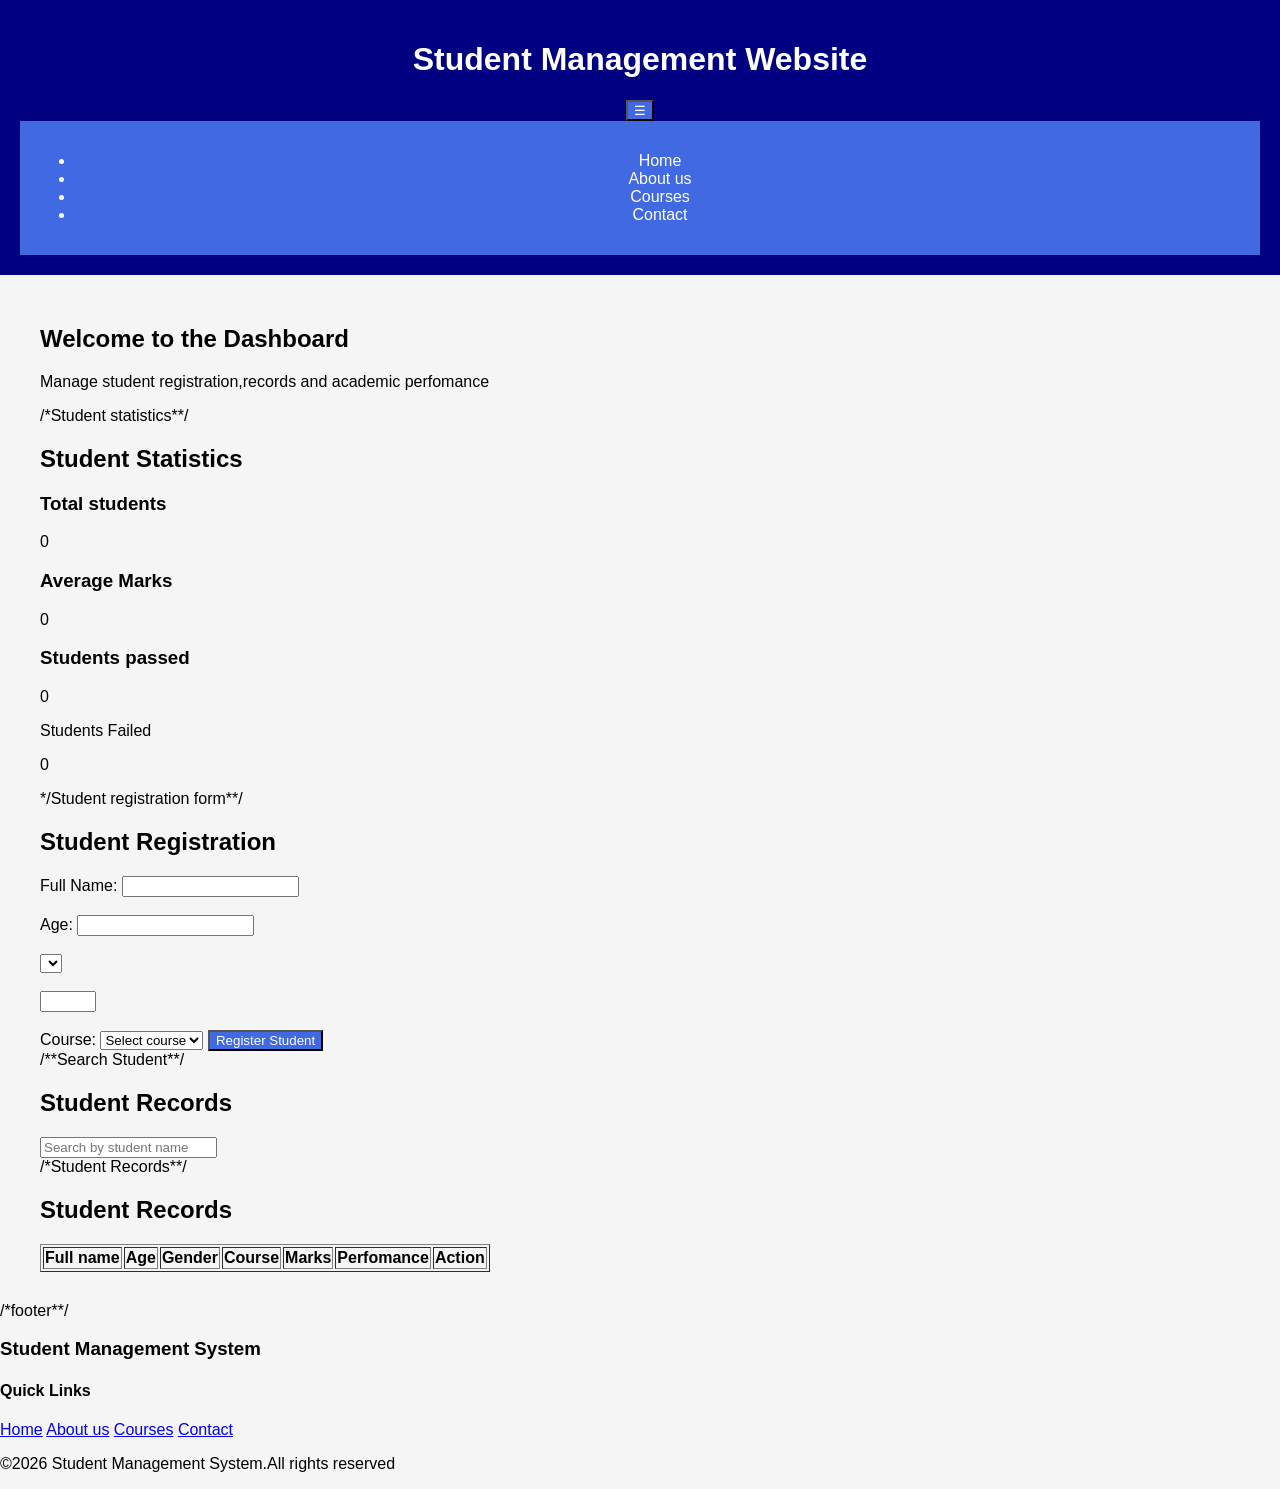
==== index.html @ 8493131c "added styling" ====
<!DOCTYPE html>
<html lang="en">
<head>
    <meta charset="UTF-8">
    <meta name="viewport" content="width=device-width, initial-scale=1.0">
    <title>Student Website</title>
    <link rel="stylesheet" href="css/style.css">
</head>
<body>
    <header>
        <h1>Student Management Website</h1>
        <button class="menu-toggle" id="menuToggle">☰</button>
        <nav>
            <ul>
                <li><a href="index.html" class="active">Home</a></li>
                <li><a href="about.html">About us</a></li>
                <li><a href="courses.html">Courses</a></li>
                <li><a href="contact.html">Contact</a></li>
            </ul>
        </nav>
    </header>
<main>

    <section>
        <h2>Welcome to the Dashboard </h2>
        <p>Manage student registration,records and academic perfomance</p>
    </section>

/*Student statistics**/
    <section>
        <h2>
            <h2>Student Statistics</h2>
            <div>
                <h3>Total students</h3>
                <p id="total students">0</p>
            </div>

            <div>
                <h3>Average Marks</h3>
                <p id="averageMarks">0</p>
            </div>

            <div>
                <h3>Students passed</h3>
                <p id="passedStudents">0</p>
            </div>

            <div>Students Failed</div>
            <p id="failedStudents">0</p>
    </section> 

    */Student registration form**/
    <section>
        <h2>Student Registration</h2>
        
<form id="studentForm">
            <label for="fullName">Full Name:</label>
            <input type="text" id="fullName"required>
            <br><br>
            <label for="age">Age:</label>
             <input type="text" id="age"required>
             <br><br>
             <label for="Gender"></label>
       <select id="gender"required>
             <option value="Select Gender"></option>
             <option value="Male"></option>
             <option value="Female"></option>
       </select>

       <br><br>
       <label for="marks"></label>
       <input type="number" id="marks"min="0" max="100"required>
       <br><br>

        <label for="course">Course:</label>
         <select id="course"name="course"required>
            <option value="">Select course</option>
            <option value="Software Development"></option>
            <option value="Digital Marketing"></option>
            <option value="Graphic Design"></option>
            <option value="Data Analysis"></option>
            <option value="Cyber Security"></option>
            <option value="Networking"></option>

         </select>
       <button type="submit">Register Student</button>
</form>
 </section>


 /**Search Student**/
 <section>
    <h2>Student Records</h2>
    <input type="text" id="searchStudent"placeholder="Search by student name">
 </section>


 /*Student Records**/
 <section>
    <h2>Student Records</h2>
    <table border="1">
        <thead>
            <tr>
                <th>Full name</th>
                <th>Age</th>
                <th>Gender</th>
                <th>Course</th>
                <th>Marks</th>
                <th>Perfomance</th>
                <th>Action</th>
            </tr>
        </thead>

        <tbody id="studentRecords"></tbody>
    </table>
 </section>


</main>

/*footer**/
 <footer>
    <h3>Student Management System</h3>

    <h4>Quick Links</h4>
    <a href="index.html">Home</a>
    <a href="about.html">About us</a>
    <a href="courses.html">Courses</a>
    <a href="contact.html">Contact</a>

    <p>&copy;2026 Student Management System.All rights reserved</p>
 </footer>
<script src="script.js"></script>
</body>
</html>
---- css/style.css ----
/*Website Colour Theme*/
body {
    background-color: whitesmoke;
    color: black;
    font-family: Arial, Helvetica, sans-serif;
    margin: 0;
    padding: 0;
}

header {
    background-color: navy;
    color: white;
    padding: 20px;
    text-align: center;
}

h1,h2,h3{
    font-family:Arial, Helvetica, sans-serif
}

button {
    background-color: royalblue;
    color: white;
}

nav {
    background-color: royalblue;
    padding: 15px;
    text-align: center;
}

nav a { 
    color:white;
    text-decoration:none;
    margin:15px;
    font-size: 16px;
}

nav a:hover {
    border-color: yellow;
}

main {
    padding: 30px;
    max-width: 1200px;
    margin: auto;
}
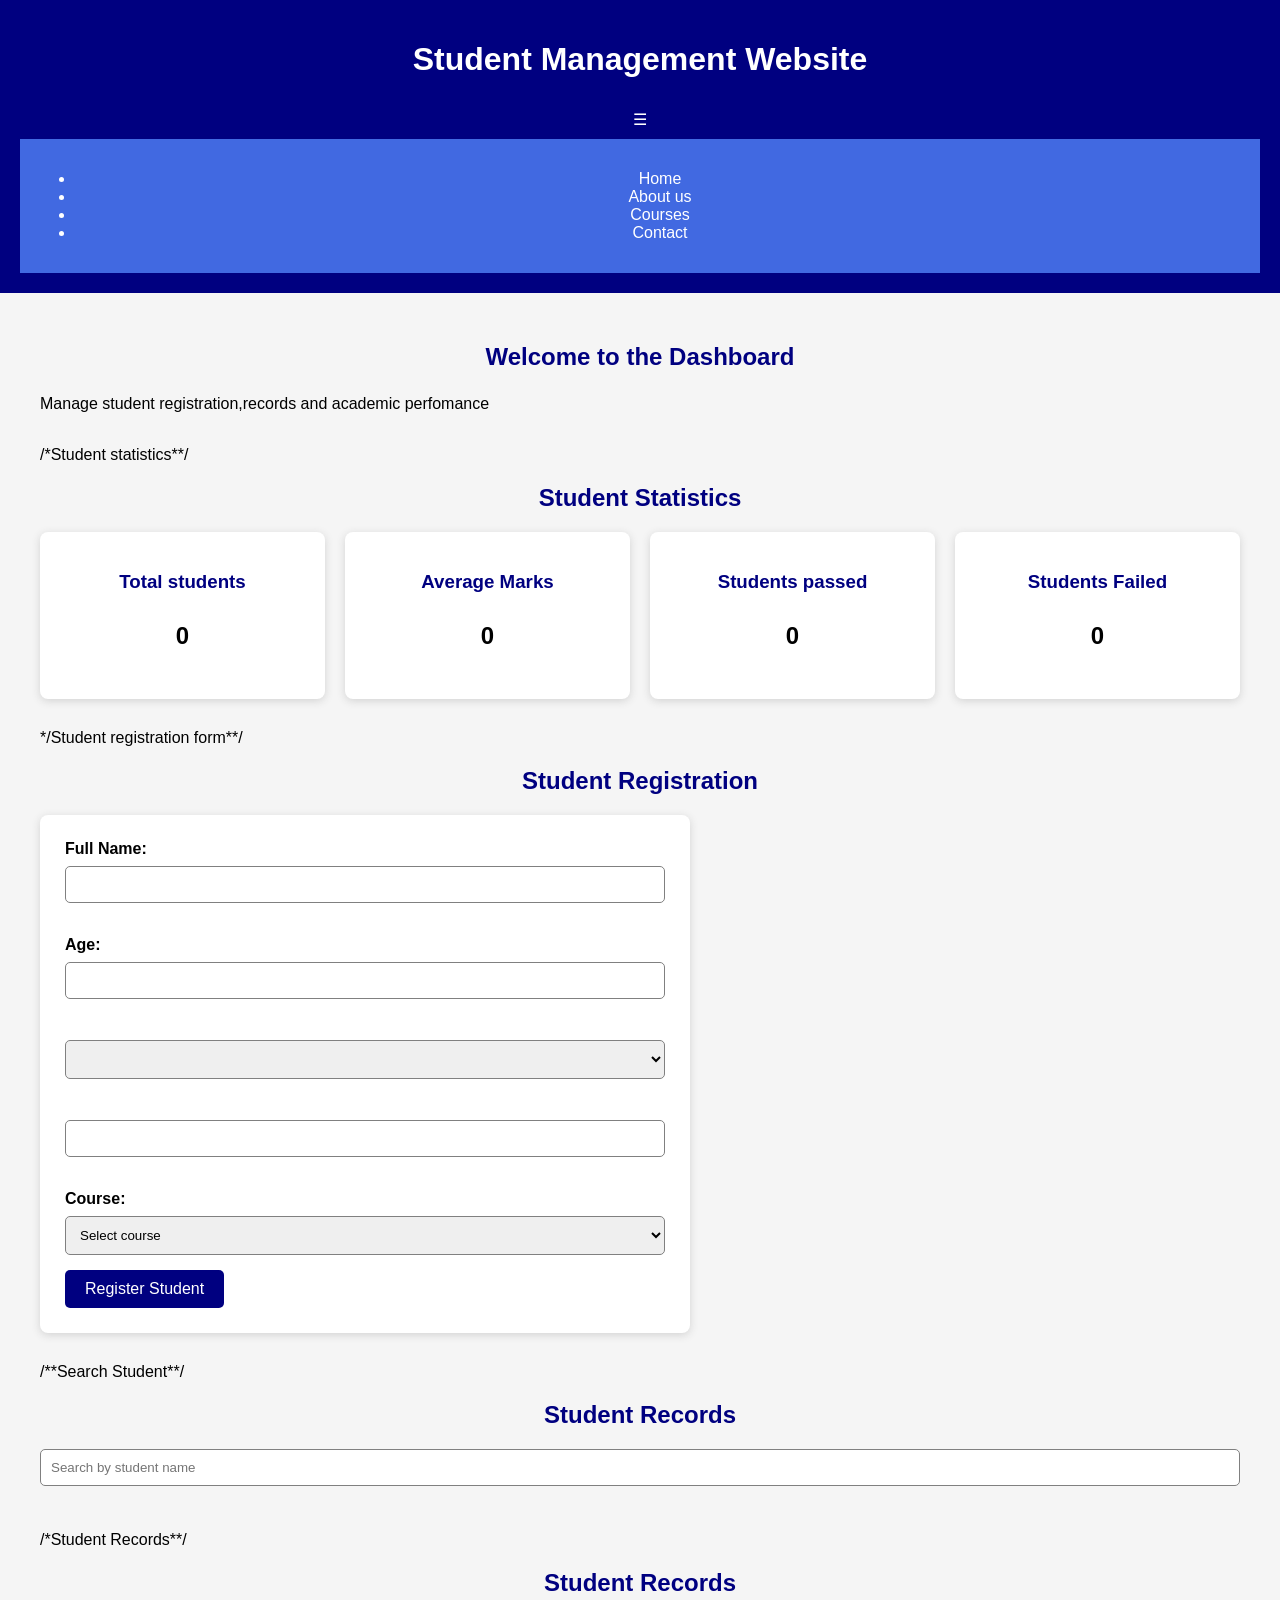
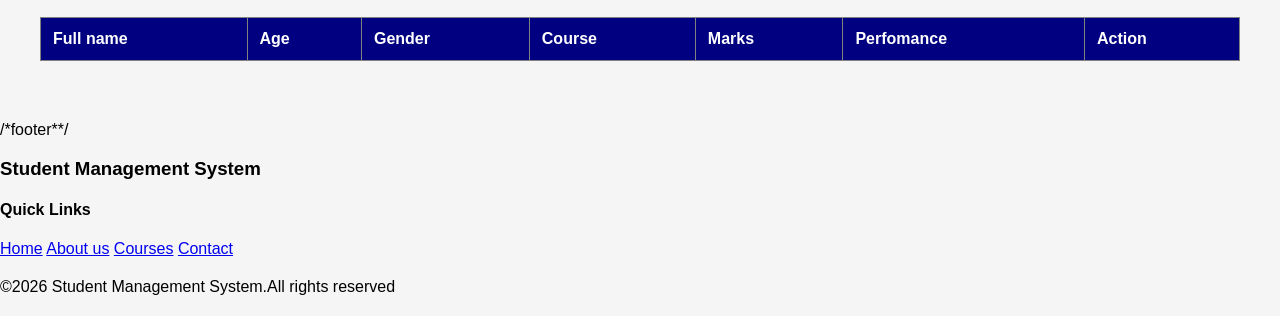
==== commit 08bcdb70: "style dashboard" ====
--- a/index.html
+++ b/index.html
@@ -30,25 +30,28 @@
     <section>
         <h2>
             <h2>Student Statistics</h2>
-            <div>
+    <div class="stats-container">
+            <div class="stat-card">
                 <h3>Total students</h3>
                 <p id="total students">0</p>
             </div>
 
-            <div>
+            <div class="stat-card">
                 <h3>Average Marks</h3>
                 <p id="averageMarks">0</p>
             </div>
 
-            <div>
+            <div class="stat-card">
                 <h3>Students passed</h3>
                 <p id="passedStudents">0</p>
             </div>
 
-            <div>Students Failed</div>
+            <div class="stat-card">
+                <h3>Students Failed</h3>
             <p id="failedStudents">0</p>
+            </div>
     </section> 
-
+</div>
     */Student registration form**/
     <section>
         <h2>Student Registration</h2>
--- a/css/style.css
+++ b/css/style.css
@@ -19,8 +19,17 @@
 }
 
 button {
+    background-color: navy;
+    color: white;
+    padding: 10px 20px;
+    border: none;
+    border-radius: 5px;
+    cursor: pointer;
+    font-size: 16px;
+}
+
+button:hover {
     background-color: royalblue;
-    color: white;
 }
 
 nav {
@@ -45,4 +54,138 @@
     max-width: 1200px;
     margin: auto;
 }
+section {
+    margin-bottom: 30px;
+}
 
+h2 {
+    color: navy;
+    text-align: center;
+    margin-bottom: 20px;
+}
+
+p {
+    line-height: 1.6;
+}
+
+form {
+    background-color: white;
+    padding: 25px;
+    border-radius: 8px;
+    max-width: 600px;
+    box-shadow: 0 2px 8px lightgray;
+}
+
+label {
+    display: block;
+    margin-bottom: 8px;
+    font-weight: bold;
+}
+
+input,select,textarea {
+    width: 100%;
+    padding: 10px;
+    margin-bottom: 15px;
+    border: 1px solid gray;
+    border-radius: 5px;
+    box-sizing: border-box;
+}
+
+input:focus, select:focus,textarea:focus {
+    outline: 2px solid royalblue;
+}
+ 
+table {
+    width: 100%;
+    border-collapse: collapse;
+    background-color: white;
+    margin-top: 20px;
+}
+
+th {
+    background-color: navy;
+    color: white;
+    padding: 12px;
+    text-align: left;
+}
+
+td {
+    padding: 12px;
+    border-bottom:1px solid lightgray;
+}
+
+tr:hover {
+    background-color: lightblue;
+}
+
+.course-container {
+    display: grid;
+    grid-template-columns: repeat(3, 1fr);
+    gap: 20px;
+}
+
+.course-card {
+    background-color: white;
+    padding: 20px;
+    border-radius: 8px;
+    box-shadow: 0 2px 8px lightgray;
+    text-align: center;
+}
+
+.course-card:hover {
+    transform: translate(-5px);
+    transition: 0.3s;
+}
+
+.course-card h3 {
+color: navy;
+}
+
+.stats-container {
+    display: grid;
+    grid-template-columns: repeat(4, 1fr);
+    gap: 20px;
+}
+
+.stat-card {
+    background-color: white;
+    padding: 20px;
+    border-radius: 8px;
+    box-shadow: 0 2px 8px lightgray;
+    text-align: center;
+}
+
+.stat-card h3 {
+    color: navy;
+}
+
+.stat-card p {
+    font-size: 24px;
+    font-weight: bold;
+}
+/*About us*/
+.team-container {
+    display: grid;
+    grid-template-columns: repeat(3, 1fr);
+    gap: 20px;
+}
+
+.team-card {
+    background-color: white;
+    padding: 20px;
+    border-radius: 8px;
+    box-shadow:0 2px 8px lightgray ;
+    text-align: center;
+}
+
+.team-card:hover {
+    transform: translateY(-5px);
+    transition:0.3s;
+}
+
+.team-card h3 {
+    color: navy;
+}
+
+
+
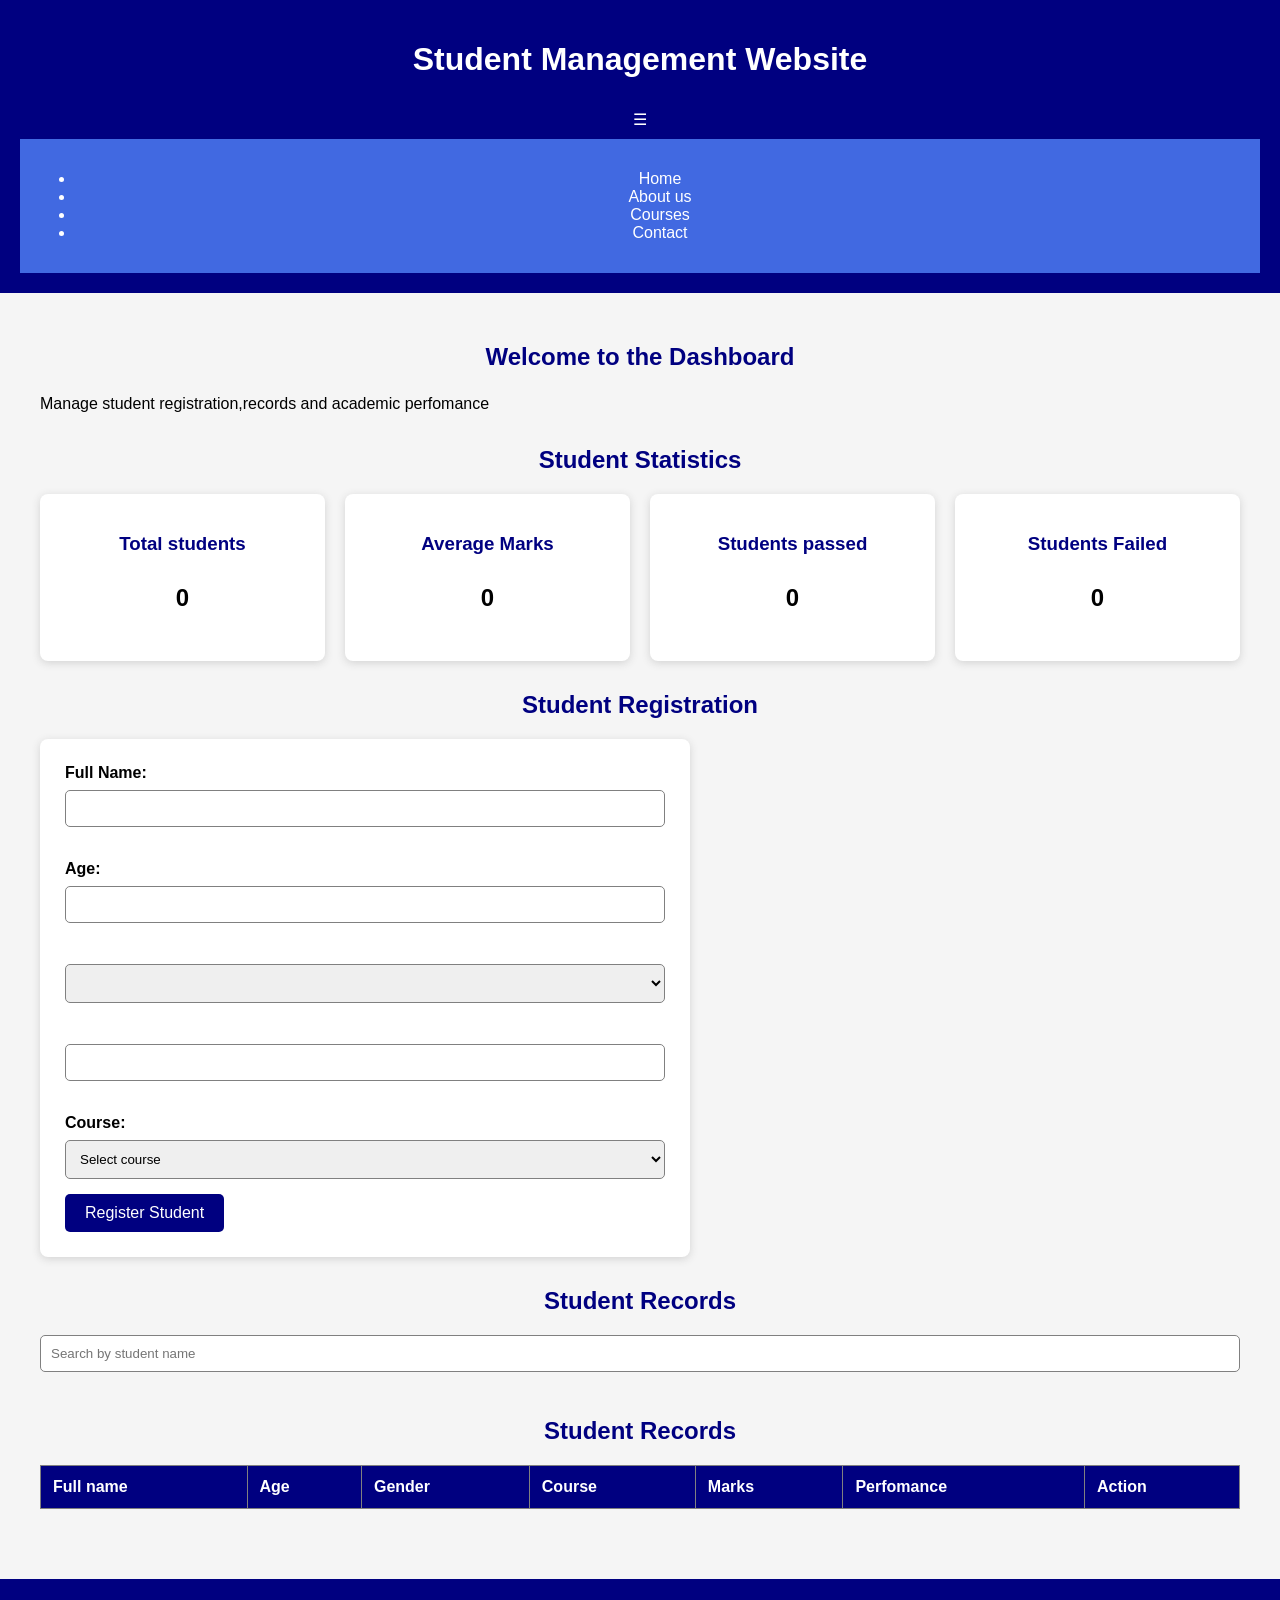
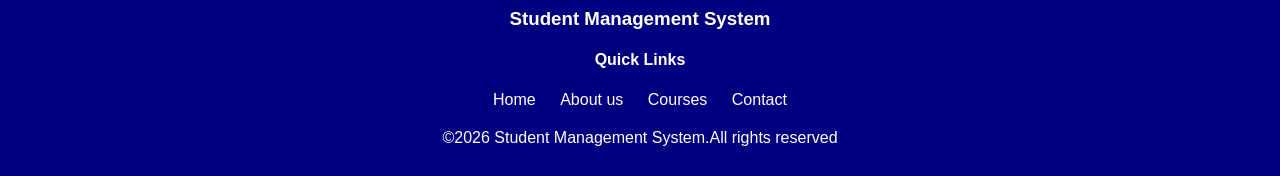
==== commit 9629e6de: "Add css styling" ====
--- a/index.html
+++ b/index.html
@@ -26,7 +26,7 @@
         <p>Manage student registration,records and academic perfomance</p>
     </section>
 
-/*Student statistics**/
+
     <section>
         <h2>
             <h2>Student Statistics</h2>
@@ -52,7 +52,8 @@
             </div>
     </section> 
 </div>
-    */Student registration form**/
+    
+
     <section>
         <h2>Student Registration</h2>
         
@@ -91,14 +92,14 @@
  </section>
 
 
- /**Search Student**/
+ 
  <section>
     <h2>Student Records</h2>
     <input type="text" id="searchStudent"placeholder="Search by student name">
  </section>
 
 
- /*Student Records**/
+ 
  <section>
     <h2>Student Records</h2>
     <table border="1">
@@ -121,7 +122,7 @@
 
 </main>
 
-/*footer**/
+
  <footer>
     <h3>Student Management System</h3>
 
@@ -133,6 +134,6 @@
 
     <p>&copy;2026 Student Management System.All rights reserved</p>
  </footer>
-<script src="script.js"></script>
+<script src="js/script.js"></script>
 </body>
 </html>
--- a/css/style.css
+++ b/css/style.css
@@ -187,5 +187,42 @@
     color: navy;
 }
 
-
-
+/*footer*/
+footer {
+background-color:navy;
+color:white;
+text-align: center;
+padding: 10px;
+margin-top: 10px;
+}
+
+footer h3 {
+    color: white;
+}
+
+footer a {
+    color: white;
+    text-decoration: none;
+    margin: 10px;
+}
+
+footer a:hover {
+    color: yellow;
+}
+
+/*contact*/
+.map{
+ background-color: lightgray;
+ height: 100px;
+ display: flex;
+ justify-content: center;
+ align-items: center;
+ border-radius: 8px;
+ margin-top: 20px;   
+}
+
+.map {
+    font-size: 18px;
+    font-weight:bold ;
+    color: navy;
+}
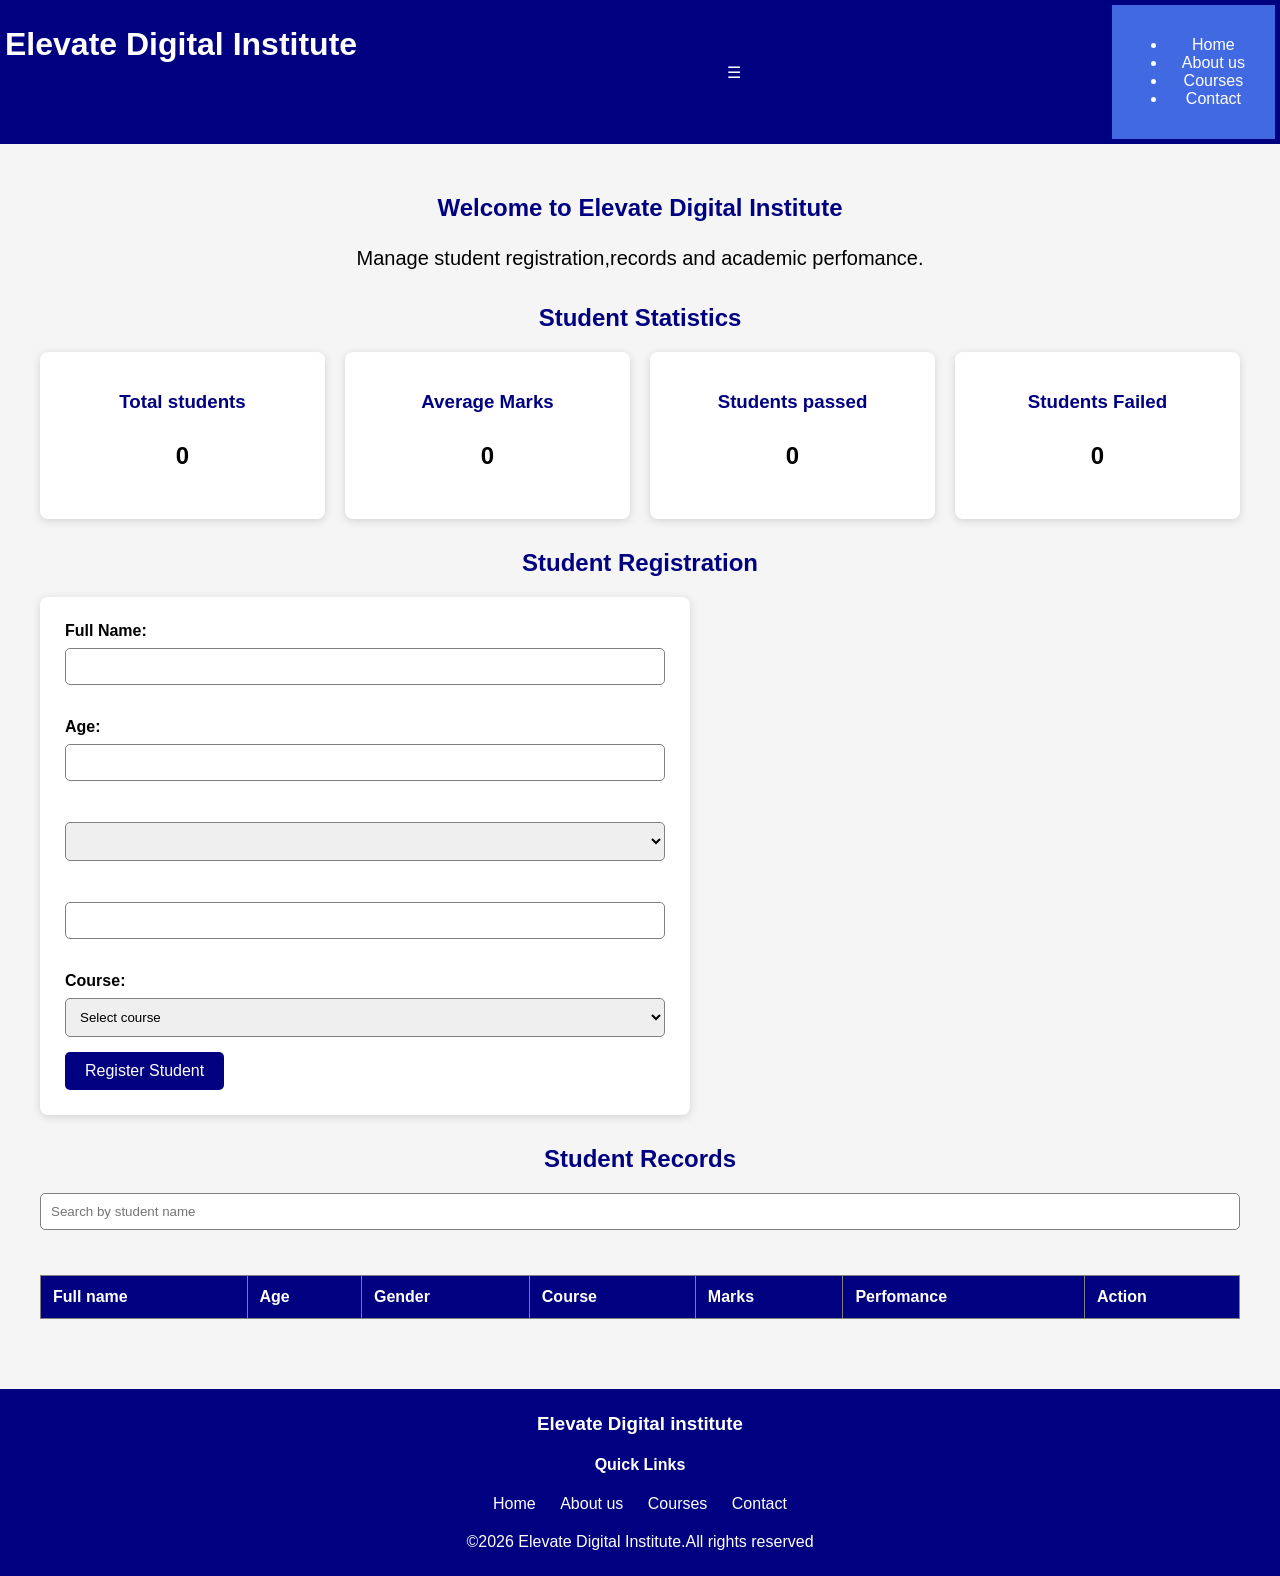
==== commit 3a668953: "added more styling" ====
--- a/index.html
+++ b/index.html
@@ -8,7 +8,7 @@
 </head>
 <body>
     <header>
-        <h1>Student Management Website</h1>
+        <h1>Elevate Digital Institute</h1>
         <button class="menu-toggle" id="menuToggle">☰</button>
         <nav>
             <ul>
@@ -21,14 +21,14 @@
     </header>
 <main>
 
-    <section>
-        <h2>Welcome to the Dashboard </h2>
-        <p>Manage student registration,records and academic perfomance</p>
+    <section class="hero">
+        <h2>Welcome to Elevate Digital Institute </h2>
+        <p>Manage student registration,records and academic perfomance.</p>
     </section>
 
 
     <section>
-        <h2>
+        
             <h2>Student Statistics</h2>
     <div class="stats-container">
             <div class="stat-card">
@@ -91,17 +91,14 @@
 </form>
  </section>
 
-
  
  <section>
     <h2>Student Records</h2>
     <input type="text" id="searchStudent"placeholder="Search by student name">
  </section>
 
-
  
  <section>
-    <h2>Student Records</h2>
     <table border="1">
         <thead>
             <tr>
@@ -119,12 +116,10 @@
     </table>
  </section>
 
-
 </main>
 
-
  <footer>
-    <h3>Student Management System</h3>
+    <h3>Elevate Digital institute</h3>
 
     <h4>Quick Links</h4>
     <a href="index.html">Home</a>
@@ -132,7 +127,7 @@
     <a href="courses.html">Courses</a>
     <a href="contact.html">Contact</a>
 
-    <p>&copy;2026 Student Management System.All rights reserved</p>
+    <p>&copy;2026 Elevate Digital Institute.All rights reserved</p>
  </footer>
 <script src="js/script.js"></script>
 </body>
--- a/css/style.css
+++ b/css/style.css
@@ -10,12 +10,19 @@
 header {
     background-color: navy;
     color: white;
-    padding: 20px;
-    text-align: center;
+    padding: 5px;
+    display: flex;
+    justify-content: space-between;
 }
 
 h1,h2,h3{
-    font-family:Arial, Helvetica, sans-serif
+    font-family:Arial, Helvetica, sans-serif;
+    
+}
+.hero p{
+    text-align: center;
+    font-size: 20px;
+    
 }
 
 button {
@@ -192,7 +199,7 @@
 background-color:navy;
 color:white;
 text-align: center;
-padding: 10px;
+padding: 5px;
 margin-top: 10px;
 }
 
@@ -225,4 +232,46 @@
     font-size: 18px;
     font-weight:bold ;
     color: navy;
+}
+
+/**Contact info**/
+.contact-info{
+    max-width: 700px;
+    margin: 40px auto;
+    background: white;
+    padding: 30px;
+    border-radius: 10px;
+    box-shadow: 0 2px 8px rgba (0,0,0,0.08);
+}
+.contact-info h2{
+    text-align: center;
+    color: navy;
+}
+
+.intro{
+    text-align: center;
+    color: black;
+}
+
+.info-item{
+    padding: 12px;
+    border-bottom: 1px solid gray;
+}
+
+.info-item h3{
+    margin: 0 0 4 px;
+    color:black;
+    font-size: 1rem;
+}
+.info-item {
+    margin:0;
+    color: navy;
+}
+.menu-toggle {
+    background-color: navy;
+    color: white;
+    border: none;
+    padding: 10px; 15px;
+    float:right;
+  
 }
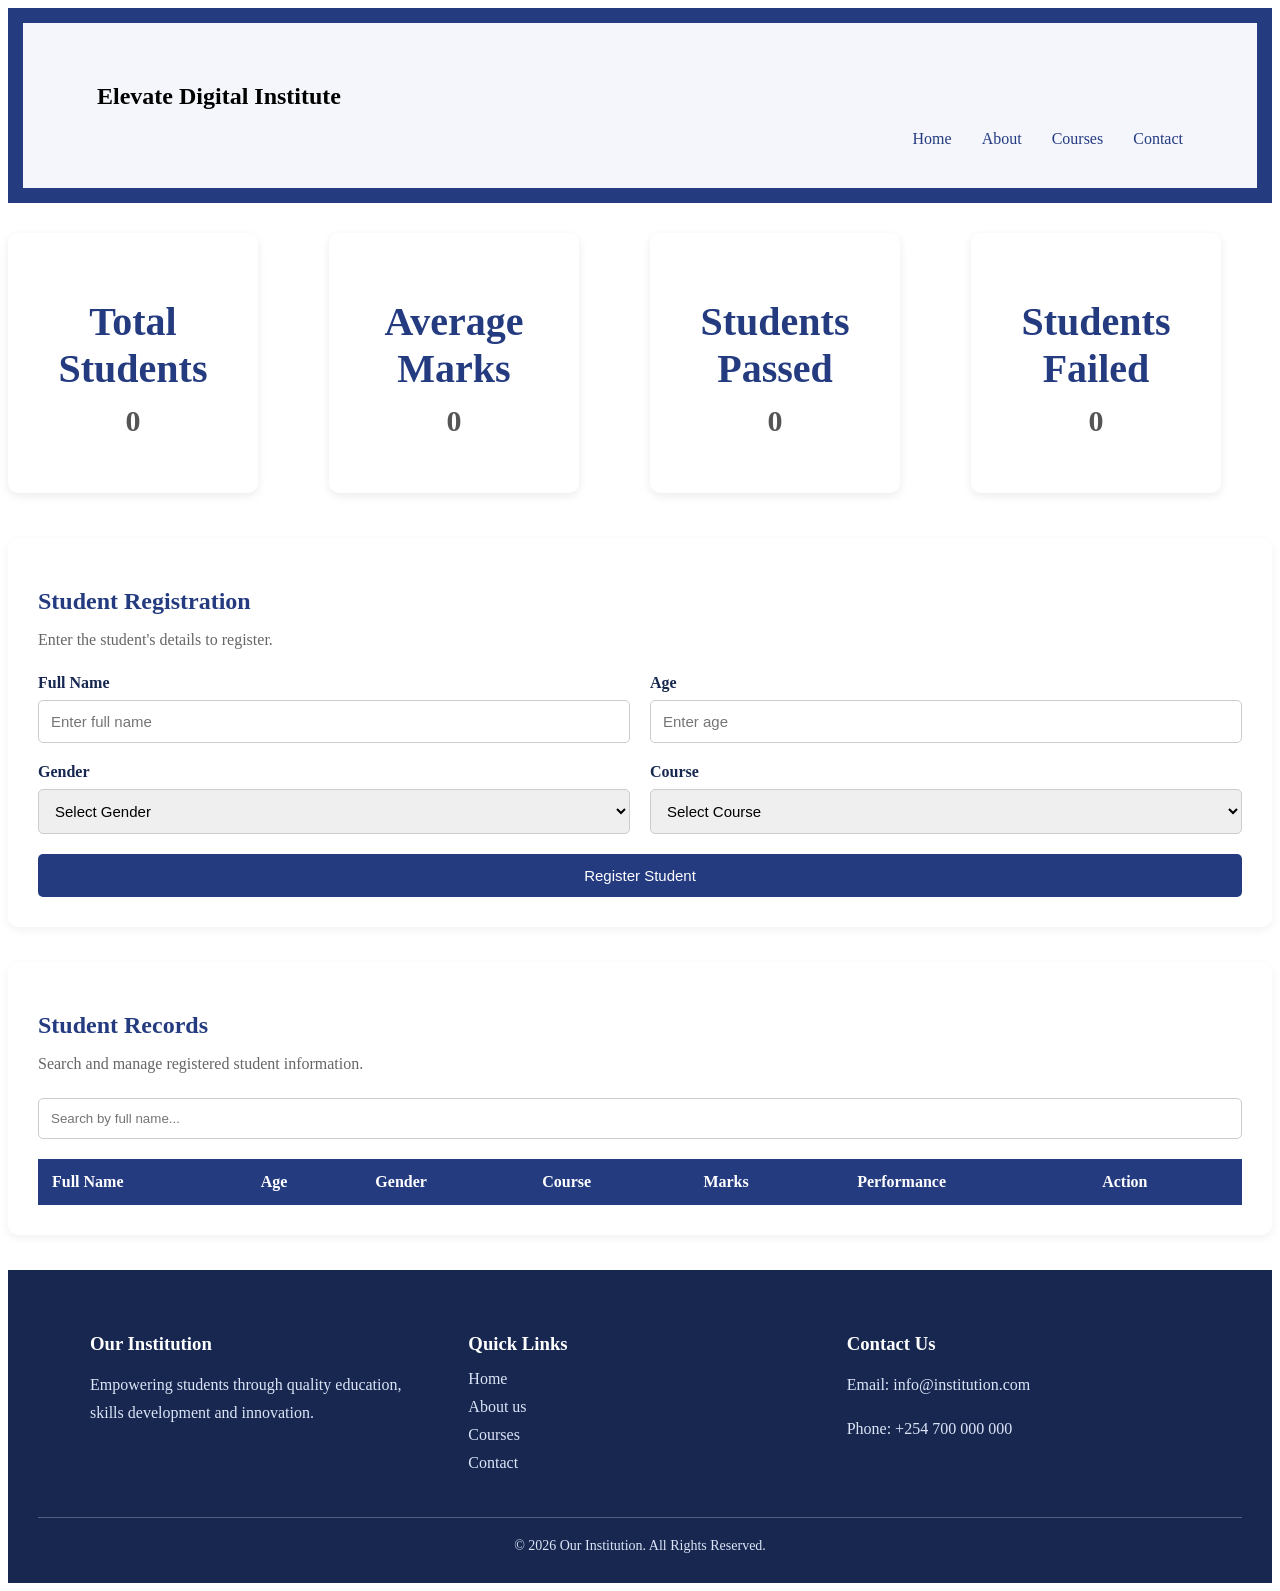
==== commit 3082d730: "test commit" ====
--- a/index.html
+++ b/index.html
@@ -6,129 +6,169 @@
     <title>Student Website</title>
     <link rel="stylesheet" href="css/style.css">
 </head>
-<body>
-    <header>
+
+  <header>
+    <section class="home-section" id="home">
         <h1>Elevate Digital Institute</h1>
-        <button class="menu-toggle" id="menuToggle">☰</button>
-        <nav>
-            <ul>
-                <li><a href="index.html" class="active">Home</a></li>
-                <li><a href="about.html">About us</a></li>
-                <li><a href="courses.html">Courses</a></li>
-                <li><a href="contact.html">Contact</a></li>
-            </ul>
-        </nav>
+      <nav class="navbar">
+
+    <button class="menu-toggle" id="menu-toggle" aria-label="Toggle navigation">
+        ☰
+    </button>
+
+    <ul class="nav-links" id="nav-links">
+        <li><a href="index.html" class="active">Home</a></li>
+        <li><a href="about.html">About</a></li>
+        <li><a href="courses.html">Courses</a></li>
+        <li><a href="contact.html">Contact</a></li>
+    </ul>
+
+</nav>
     </header>
-<main>
 
-    <section class="hero">
-        <h2>Welcome to Elevate Digital Institute </h2>
-        <p>Manage student registration,records and academic perfomance.</p>
-    </section>
-
-
-    <section>
-        
-            <h2>Student Statistics</h2>
-    <div class="stats-container">
+<section>
+        <div class="statistics">
             <div class="stat-card">
-                <h3>Total students</h3>
-                <p id="total students">0</p>
+                <h3>Total Students</h3>
+                <p id="total-students">0</p>
             </div>
 
             <div class="stat-card">
                 <h3>Average Marks</h3>
-                <p id="averageMarks">0</p>
+                <p id="average-marks">0</p>
             </div>
 
             <div class="stat-card">
-                <h3>Students passed</h3>
-                <p id="passedStudents">0</p>
+                <h3>Students Passed</h3>
+                <p id="students-passed">0</p>
             </div>
 
             <div class="stat-card">
                 <h3>Students Failed</h3>
-            <p id="failedStudents">0</p>
+                <p id="students-failed">0</p>
             </div>
-    </section> 
-</div>
-    
+        </div>
+    </section>
 
-    <section>
-        <h2>Student Registration</h2>
         
-<form id="studentForm">
-            <label for="fullName">Full Name:</label>
-            <input type="text" id="fullName"required>
-            <br><br>
-            <label for="age">Age:</label>
-             <input type="text" id="age"required>
-             <br><br>
-             <label for="Gender"></label>
-       <select id="gender"required>
-             <option value="Select Gender"></option>
-             <option value="Male"></option>
-             <option value="Female"></option>
-       </select>
+        <div class="registration-section" id="register">
+            <h2>Student Registration</h2>
+            <p>Enter the student's details to register.</p>
 
-       <br><br>
-       <label for="marks"></label>
-       <input type="number" id="marks"min="0" max="100"required>
-       <br><br>
+            <form id="student-form">
 
-        <label for="course">Course:</label>
-         <select id="course"name="course"required>
-            <option value="">Select course</option>
-            <option value="Software Development"></option>
-            <option value="Digital Marketing"></option>
-            <option value="Graphic Design"></option>
-            <option value="Data Analysis"></option>
-            <option value="Cyber Security"></option>
-            <option value="Networking"></option>
+                <div class="form-group">
+                    <label for="student-name">Full Name</label>
+                    <input type="text" id="student-name"
+                        placeholder="Enter full name" required>
+                </div>
 
-         </select>
-       <button type="submit">Register Student</button>
-</form>
- </section>
+                <div class="form-group">
+                    <label for="student-age">Age</label>
+                    <input type="number" id="student-age"
+                        placeholder="Enter age" min="1" required>
+                </div>
 
- 
- <section>
-    <h2>Student Records</h2>
-    <input type="text" id="searchStudent"placeholder="Search by student name">
- </section>
+                <div class="form-group">
+                    <label for="student-gender">Gender</label>
+                    <select id="student-gender" required>
+                        <option value="">Select Gender</option>
+                        <option value="Male">Male</option>
+                        <option value="Female">Female</option>
+                    </select>
+                </div>
 
- 
- <section>
-    <table border="1">
-        <thead>
-            <tr>
-                <th>Full name</th>
-                <th>Age</th>
-                <th>Gender</th>
-                <th>Course</th>
-                <th>Marks</th>
-                <th>Perfomance</th>
-                <th>Action</th>
-            </tr>
-        </thead>
+                <div class="form-group">
+                    <label for="student-course">Course</label>
+                    <select id="student-course" required>
+                        <option value="">Select Course</option>
+                        <option value="Software Development">Software Development</option>
+                        <option value="Digital Marketing">Digital Marketing</option>
+                        <option value="Graphic Design">Graphic Design</option>
+                        <option value="Data Analysis">Data Analysis</option>
+                        <option value="Cybersecurity">Cybersecurity</option>
+                        <option value="Networking">Networking</option>
+                    </select>
+                </div>
 
-        <tbody id="studentRecords"></tbody>
-    </table>
- </section>
+                <button type="submit" class="submit-btn">
+                    Register Student
+                </button>
+
+            </form>
+        </div>
+
+        
+        <div class="records-section" id="records">
+            <h2>Student Records</h2>
+            <p>Search and manage registered student information.</p>
+
+            <input type="text" id="search-student"
+                placeholder="Search by full name...">
+
+            <div class="table-container">
+                <table>
+                    <thead>
+                        <tr>
+                            <th>Full Name</th>
+                            <th>Age</th>
+                            <th>Gender</th>
+                            <th>Course</th>
+                            <th>Marks</th>
+                            <th>Performance</th>
+                            <th>Action</th>
+                        </tr>
+                    </thead>
+
+                    <tbody id="student-records">
+                        <!-- Student records will appear here -->
+                    </tbody>
+                </table>
+            </div>
+        </div>
+
+    </section>
 
 </main>
 
- <footer>
-    <h3>Elevate Digital institute</h3>
 
-    <h4>Quick Links</h4>
-    <a href="index.html">Home</a>
-    <a href="about.html">About us</a>
-    <a href="courses.html">Courses</a>
-    <a href="contact.html">Contact</a>
+<footer class="footer">
 
-    <p>&copy;2026 Elevate Digital Institute.All rights reserved</p>
- </footer>
+    <div class="footer-content">
+
+        <div>
+            <h3>Our Institution</h3>
+            <p>
+                Empowering students through quality education,
+                skills development and innovation.
+            </p>
+        </div>
+
+        <div>
+            <h3>Quick Links</h3>
+            <a href="#Home">Home</a>
+            <a href="#About">About us</a>
+            <a href="#courses">Courses</a>
+            <a href="#contact">Contact</a>
+        </div>
+
+        <div>
+            <h3>Contact Us</h3>
+            <p>Email: info@institution.com</p>
+            <p>Phone: +254 700 000 000</p>
+        </div>
+
+    </div>
+
+    <p class="copyright">
+        &copy; 2026 Our Institution. All Rights Reserved.
+    </p>
+
+</footer>
+    <script src="js/script.js"></script>
+</body>
+</html>
+
 <script src="js/script.js"></script>
 </body>
 </html>
--- a/css/style.css
+++ b/css/style.css
@@ -1,277 +1,670 @@
-/*Website Colour Theme*/
-body {
-    background-color: whitesmoke;
-    color: black;
-    font-family: Arial, Helvetica, sans-serif;
+header{
+    background-color: #243b80;
+    width: 100%;
+    padding: 15px;
+    box-sizing: border-box;
+}
+
+/* HOME SECTION */
+.home-section {
+    padding: 40px 6%;
+    background-color: #f4f6fb;
+}
+
+/*Navigation*/
+.navbar {
+    display: flex;
+    justify-content: flex-end;
+    align-items: center;
+    width: 100%;
+}
+
+.nav-links {
+    display: flex;
+    list-style: none;
+    gap: 30px;
     margin: 0;
     padding: 0;
 }
 
-header {
-    background-color: navy;
-    color: white;
-    padding: 5px;
+.nav-links a {
+    color:#243b80 ;
+    text-decoration: none;
+    font-size: 16px;
+    font-weight: 500;
+    transition: color 0.3s ease;
+}
+
+.nav-links a:hover {
+    color: #c5d4ff;
+}
+
+.menu-toggle {
+    display: none;
+    background-color: transparent;
+    border: none;
+    color: #243b80;
+    font-size: 28px;
+    cursor: pointer;
+}
+
+/* Responsive header */
+@media (max-width: 768px) {
+    .navbar {
+        flex-wrap: wrap;
+    }
+
+    .menu-toggle {
+        display: block;
+        margin-left: auto;
+    }
+
+    .nav-links {
+        display: none;
+        flex-direction: column;
+        width: 100%;
+        gap: 15px;
+        padding-top: 20px;
+    }
+
+    .nav-links.active {
+        display: flex;
+    }
+}
+
+
+/* STUDENT STATISTICS */
+.statistics {
+    display: grid;
+    grid-template-columns: repeat(4, 1fr);
+    gap: 20px;
+    margin: 30px 0 45px;
+}
+
+.stat-card {
+    background-color: white;
+    padding: 25px 15px;
+    text-align: center;
+    border-radius: 10px;
+    box-shadow: 0 3px 10px rgba(0, 0, 0, 0.08);
+}
+
+.stat-card h3 {
+    color: #555;
+    font-size: 16px;
+}
+
+.stat-card p {
+    color: #243b80;
+    font-size: 30px;
+    font-weight: bold;
+    margin-top: 12px;
+}
+
+/* REGISTRATION SECTION */
+.registration-section,
+.records-section {
+    background-color: white;
+    padding: 30px;
+    border-radius: 10px;
+    margin-bottom: 35px;
+    box-shadow: 0 3px 10px rgba(0, 0, 0, 0.06);
+}
+
+.registration-section h2,
+.records-section h2 {
+    color: #243b80;
+    margin-bottom: 10px;
+}
+
+.registration-section > p,
+.records-section > p {
+    color: #666;
+    margin-bottom: 25px;
+}
+
+#student-form {
+    display: grid;
+    grid-template-columns: repeat(2, 1fr);
+    gap: 20px;
+}
+
+.form-group {
     display: flex;
-    justify-content: space-between;
-}
-
-h1,h2,h3{
-    font-family:Arial, Helvetica, sans-serif;
-    
-}
-.hero p{
-    text-align: center;
-    font-size: 20px;
-    
-}
-
-button {
-    background-color: navy;
-    color: white;
-    padding: 10px 20px;
+    flex-direction: column;
+    gap: 8px;
+}
+
+.form-group label {
+    color: #172750;
+    font-weight: 600;
+}
+
+.form-group input,
+.form-group select {
+    padding: 12px;
+    border: 1px solid #ccc;
+    border-radius: 5px;
+    font-size: 15px;
+}
+
+.submit-btn {
+    background-color: #243b80;
+    color: white;
+    padding: 13px 20px;
     border: none;
     border-radius: 5px;
     cursor: pointer;
-    font-size: 16px;
-}
-
-button:hover {
-    background-color: royalblue;
-}
-
-nav {
-    background-color: royalblue;
-    padding: 15px;
-    text-align: center;
-}
-
-nav a { 
-    color:white;
-    text-decoration:none;
-    margin:15px;
-    font-size: 16px;
-}
-
-nav a:hover {
-    border-color: yellow;
-}
-
-main {
-    padding: 30px;
-    max-width: 1200px;
-    margin: auto;
-}
-section {
-    margin-bottom: 30px;
-}
-
-h2 {
-    color: navy;
-    text-align: center;
+    font-size: 15px;
+    grid-column: 1 / -1;
+}
+
+.submit-btn:hover {
+    background-color: #172750;
+}
+
+/* STUDENT RECORDS */
+#search-student {
+    width: 100%;
+    padding: 12px;
+    border: 1px solid #ccc;
+    border-radius: 5px;
     margin-bottom: 20px;
-}
-
-p {
-    line-height: 1.6;
-}
-
-form {
-    background-color: white;
-    padding: 25px;
-    border-radius: 8px;
-    max-width: 600px;
-    box-shadow: 0 2px 8px lightgray;
-}
-
-label {
-    display: block;
-    margin-bottom: 8px;
-    font-weight: bold;
-}
-
-input,select,textarea {
+    box-sizing: border-box;
+}
+
+.table-container {
     width: 100%;
-    padding: 10px;
-    margin-bottom: 15px;
-    border: 1px solid gray;
-    border-radius: 5px;
-    box-sizing: border-box;
-}
-
-input:focus, select:focus,textarea:focus {
-    outline: 2px solid royalblue;
-}
- 
-table {
+    overflow-x: auto;
+}
+
+.records-section table {
     width: 100%;
     border-collapse: collapse;
-    background-color: white;
-    margin-top: 20px;
-}
-
-th {
-    background-color: navy;
-    color: white;
-    padding: 12px;
+    min-width: 750px;
+}
+
+.records-section th {
+    background-color: #243b80;
+    color: white;
+    padding: 14px;
     text-align: left;
 }
 
-td {
-    padding: 12px;
-    border-bottom:1px solid lightgray;
-}
-
-tr:hover {
-    background-color: lightblue;
-}
-
-.course-container {
+.records-section td {
+    padding: 14px;
+    border-bottom: 1px solid #ddd;
+}
+
+/* RESPONSIVE DESIGN */
+@media (max-width: 900px) {
+    .statistics {
+        grid-template-columns: repeat(2, 1fr);
+    }
+}
+
+@media (max-width: 600px) {
+    .statistics {
+        grid-template-columns: 1fr;
+    }
+
+    #student-form {
+        grid-template-columns: 1fr;
+    }
+
+    .registration-section,
+    .records-section {
+        padding: 20px;
+    }
+
+    .welcome h1 {
+        font-size: 28px;
+    }
+}
+
+
+/*About section*/
+.about-section {
+    padding: 60px 30px;
+    background-color: #243b80;
+    text-align: center;
+    color: white;
+}
+
+.about-section h2 {
+    font-size: 32px;
+    margin-bottom: 20px;
+}
+
+.about-section p {
+    max-width: 800px;
+    margin: auto;
+    line-height: 1.8;
+    font-size: 16px;
+}
+
+/**mission,vision,story*/
+.institution-section {
+    padding: 60px 30px;
+    background-color: #f4f6fb;
+    text-align: center;
+}
+
+.institution-section h2 {
+    color: #243b80;
+    font-size: 30px;
+    margin-bottom: 35px;
+}
+
+.about-container {
+    display: grid;
+    grid-template-columns: repeat(3, 1fr);
+    gap: 25px;
+    max-width: 1100px;
+    margin: auto;
+}
+
+.about-card {
+    background-color: white;
+    padding: 30px;
+    border-radius: 10px;
+    text-align: left;
+    border-top: 4px solid #243b80;
+    box-shadow: 0 4px 12px rgba(0, 0, 0, 0.08);
+    transition: 0.3s ease;
+}
+
+.about-card:hover {
+    transform: translateY(-6px);
+}
+
+.about-card h3 {
+    color: #243b80;
+    font-size: 21px;
+    margin-bottom: 15px;
+}
+
+.about-card p {
+    color: #555;
+    line-height: 1.8;
+}
+
+/*core values*/
+.values-section {
+    padding: 60px 30px;
+    background-color: white;
+    text-align: center;
+}
+
+.values-section h2 {
+    color: #243b80;
+    font-size: 30px;
+    margin-bottom: 15px;
+}
+
+.values-section > p {
+    color: #666;
+    margin-bottom: 35px;
+}
+
+.values-container {
     display: grid;
     grid-template-columns: repeat(3, 1fr);
     gap: 20px;
-}
-
-.course-card {
-    background-color: white;
-    padding: 20px;
-    border-radius: 8px;
-    box-shadow: 0 2px 8px lightgray;
-    text-align: center;
-}
-
-.course-card:hover {
-    transform: translate(-5px);
-    transition: 0.3s;
-}
-
-.course-card h3 {
-color: navy;
+    max-width: 1100px;
+    margin: auto;
+}
+
+.value-card {
+    background-color: #f4f6fb;
+    padding: 25px;
+    border-radius: 10px;
+    border-bottom: 3px solid #243b80;
+    transition: 0.3s ease;
+}
+
+.value-card:hover {
+    background-color: #e5ebfa;
+    transform: translateY(-5px);
+}
+
+.value-card h3 {
+    color: #243b80;
+    margin-bottom: 12px;
+}
+
+.value-card p {
+    color: #555;
+    line-height: 1.6;
+}
+
+/**meet the team*/
+.team-section {
+    padding: 60px 30px;
+    background-color: #f4f6fb;
+    text-align: center;
+}
+
+.team-section h2 {
+    color: #243b80;
+    font-size: 30px;
+    margin-bottom: 15px;
+}
+
+.team-section > p {
+    color: #555;
+    margin-bottom: 35px;
+}
+
+.team-container {
+    display: flex;
+    justify-content: center;
+    gap: 30px;
+    flex-wrap: wrap;
+}
+
+.team-card {
+    background-color: white;
+    width: 260px;
+    padding: 25px;
+    border-radius: 12px;
+    box-shadow: 0 4px 12px rgba(0, 0, 0, 0.08);
+    transition: 0.3s ease;
+}
+
+.team-card:hover {
+    transform: translateY(-7px);
+}
+
+.team-card img {
+    width: 130px;
+    height: 130px;
+    border-radius: 50%;
+    object-fit: cover;
+    border: 4px solid #243b80;
+}
+
+.team-card h3 {
+    color: #243b80;
+    margin: 15px 0 8px;
+}
+
+.team-card p {
+    color: #666;
+}
+
+/*institution in numbers*/
+.stats-section {
+    padding: 50px 25px;
+    background-color: #243b80;
+    text-align: center;
+}
+
+.stats-section h2 {
+    color: white;
+    font-size: 30px;
+    margin-bottom: 12px;
+}
+
+.stats-section > p {
+    color: #dce4f7;
+    margin-bottom: 30px;
 }
 
 .stats-container {
-    display: grid;
-    grid-template-columns: repeat(4, 1fr);
-    gap: 20px;
+    display: flex;
+    justify-content: center;
+    gap: 25px;
+    flex-wrap: wrap;
 }
 
 .stat-card {
     background-color: white;
-    padding: 20px;
-    border-radius: 8px;
-    box-shadow: 0 2px 8px lightgray;
-    text-align: center;
+    width: 220px;
+    padding: 25px 15px;
+    border-radius: 10px;
+    transition: 0.3s ease;
+}
+
+.stat-card:hover {
+    transform: translateY(-6px);
 }
 
 .stat-card h3 {
-    color: navy;
+    color: #243b80;
+    font-size: 40px;
+    margin-bottom: 10px;
 }
 
 .stat-card p {
-    font-size: 24px;
+    color: #555;
     font-weight: bold;
 }
-/*About us*/
-.team-container {
+
+
+/*courses**/
+.courses-section {
+    padding: 60px 8%;
+    background-color: #f4f6fb;
+    text-align: center;
+}
+
+.courses-intro h2 {
+    color: #243b80;
+    font-size: 32px;
+    margin-bottom: 15px;
+}
+
+.courses-intro p {
+    color: #555;
+    max-width: 750px;
+    margin: 0 auto 40px;
+    line-height: 1.7;
+}
+
+.courses-container {
     display: grid;
     grid-template-columns: repeat(3, 1fr);
-    gap: 20px;
-}
-
-.team-card {
-    background-color: white;
-    padding: 20px;
-    border-radius: 8px;
-    box-shadow:0 2px 8px lightgray ;
-    text-align: center;
-}
-
-.team-card:hover {
-    transform: translateY(-5px);
-    transition:0.3s;
-}
-
-.team-card h3 {
-    color: navy;
+    gap: 25px;
+}
+
+.course-card {
+    background-color: white;
+    padding: 25px;
+    border-radius: 10px;
+    text-align: left;
+    box-shadow: 0 3px 10px rgba(0, 0, 0, 0.08);
+}
+
+.course-card h3 {
+    color: #243b80;
+    margin-bottom: 20px;
+}
+
+.course-card p {
+    color: #555;
+    margin: 12px 0;
+}
+
+@media (max-width: 768px) {
+    .courses-container {
+        grid-template-columns: repeat(2, 1fr);
+    }
+}
+
+@media (max-width: 500px) {
+    .courses-container {
+        grid-template-columns: 1fr;
+    }
+}
+.register-btn {
+    display: inline-block;
+    background-color: #243b80;
+    color: white;
+    padding: 10px 20px;
+    text-decoration: none;
+    border-radius: 5px;
+    margin-top: 15px;
+    transition: 0.3s;
+}
+
+.register-btn:hover {
+    background-color: #172750;
 }
 
 /*footer*/
-footer {
-background-color:navy;
-color:white;
-text-align: center;
-padding: 5px;
-margin-top: 10px;
-}
-
-footer h3 {
-    color: white;
-}
-
-footer a {
-    color: white;
+.footer {
+    background-color: #172750;
+    color: white;
+    padding: 45px 30px 15px;
+}
+
+.footer-content {
+    display: grid;
+    grid-template-columns: repeat(3, 1fr);
+    gap: 35px;
+    max-width: 1100px;
+    margin: auto;
+}
+
+.footer-content h3 {
+    margin-bottom: 15px;
+    color: white;
+}
+
+.footer-content p {
+    color: #dce4f7;
+    line-height: 1.7;
+}
+
+.footer-content a {
+    display: block;
+    color: #dce4f7;
     text-decoration: none;
-    margin: 10px;
-}
-
-footer a:hover {
-    color: yellow;
-}
-
-/*contact*/
-.map{
- background-color: lightgray;
- height: 100px;
- display: flex;
- justify-content: center;
- align-items: center;
- border-radius: 8px;
- margin-top: 20px;   
-}
-
-.map {
-    font-size: 18px;
-    font-weight:bold ;
-    color: navy;
-}
-
-/**Contact info**/
-.contact-info{
+    margin-bottom: 10px;
+}
+
+.footer-content a:hover {
+    color: white;
+    text-decoration: underline;
+}
+
+.copyright {
+    text-align: center;
+    border-top: 1px solid #526080;
+    padding-top: 20px;
+    margin-top: 35px;
+    color: #dce4f7;
+    font-size: 14px;
+}
+
+
+/*contact section*/
+
+.contact-section {
+    padding: 60px 30px;
+    background-color: #f4f6fb;
+    text-align: center;
+    width: 100%;
+    box-sizing: border-box;
+}
+
+.contact-section h2 {
+    color: #243b80;
+    font-size: 32px;
+    margin-bottom: 15px;
+}
+
+.contact-intro {
+    color: #555;
     max-width: 700px;
-    margin: 40px auto;
-    background: white;
-    padding: 30px;
-    border-radius: 10px;
-    box-shadow: 0 2px 8px rgba (0,0,0,0.08);
-}
-.contact-info h2{
-    text-align: center;
-    color: navy;
-}
-
-.intro{
-    text-align: center;
-    color: black;
-}
-
-.info-item{
+    margin: 0 auto 40px;
+    line-height: 1.8;
+}
+
+.contact-container {
+    display: grid;
+    grid-template-columns: 1fr 1.3fr;
+    gap: 30px;
+    max-width: 1100px;
+    margin: auto;
+    text-align: left;
+}
+
+.contact-info {
+    background-color: #243b80;
+    color: white;
+    padding: 35px;
+    border-radius: 12px;
+}
+
+.contact-info h3,
+.contact-form h3 {
+    font-size: 23px;
+    margin-bottom: 25px;
+}
+
+.contact-item {
+    margin-bottom: 25px;
+}
+
+.contact-item h4 {
+    margin-bottom: 8px;
+    color: #dce4f7;
+}
+
+.contact-item p {
+    line-height: 1.6;
+}
+
+.contact-form {
+    background-color: white;
+    padding: 35px;
+    border-radius: 12px;
+    box-shadow: 0 4px 12px rgba(0,0,0,0.08);
+}
+
+.contact-form h3 {
+    color: #243b80;
+}
+
+.contact-form label {
+    display: block;
+    margin-bottom: 8px;
+    color: #333;
+    font-weight: bold;
+}
+
+.contact-form input,
+.contact-form textarea {
+    width: 100%;
     padding: 12px;
-    border-bottom: 1px solid gray;
-}
-
-.info-item h3{
-    margin: 0 0 4 px;
-    color:black;
-    font-size: 1rem;
-}
-.info-item {
-    margin:0;
-    color: navy;
-}
-.menu-toggle {
-    background-color: navy;
-    color: white;
+    margin-bottom: 18px;
+    border: 1px solid #ccc;
+    border-radius: 6px;
+    box-sizing: border-box;
+    font-family: Arial, sans-serif;
+}
+
+.contact-form input:focus,
+.contact-form textarea:focus {
+    outline: none;
+    border-color: #243b80;
+}
+
+.contact-form button {
+    background-color: #243b80;
+    color: white;
+    padding: 13px 25px;
     border: none;
-    padding: 10px; 15px;
-    float:right;
-  
-}+    border-radius: 6px;
+    cursor: pointer;
+    font-size: 15px;
+    transition: 0.3s;
+}
+
+.contact-form button:hover {
+    background-color: #172750;
+}
+
+  
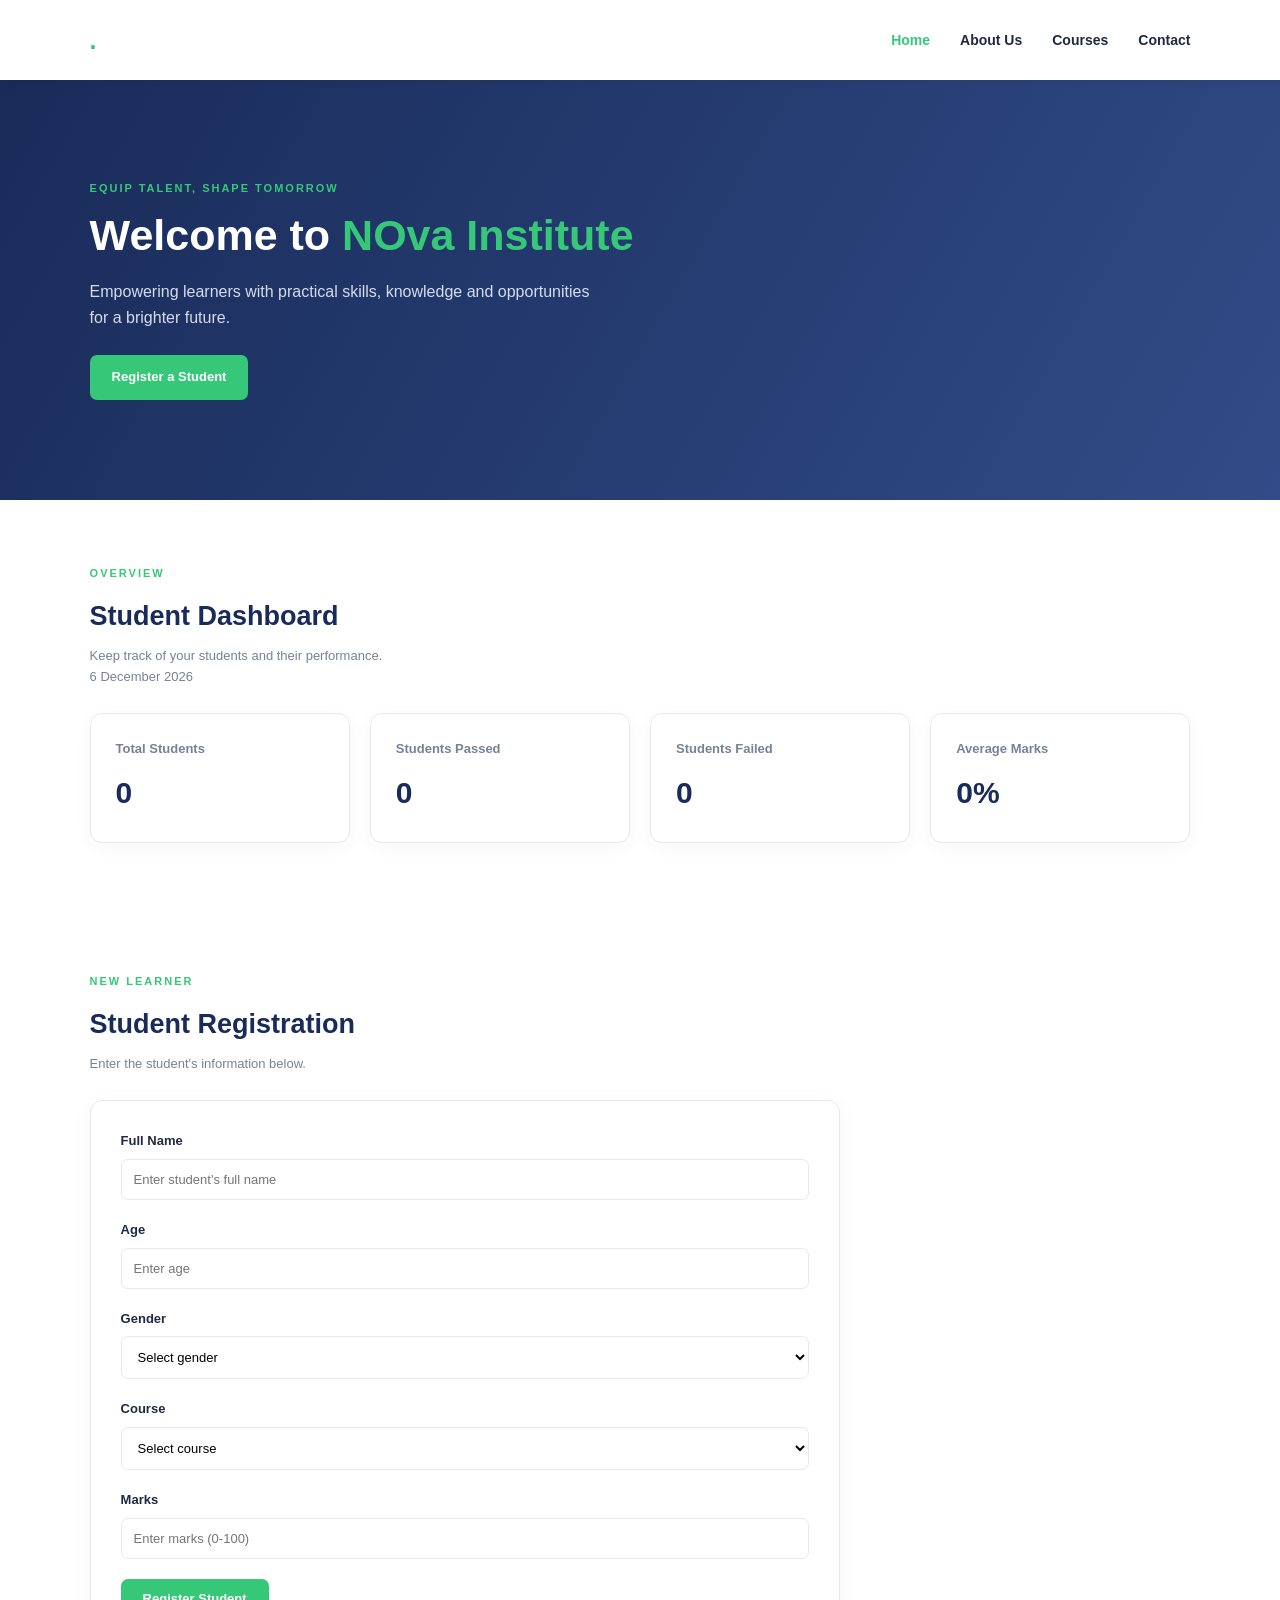
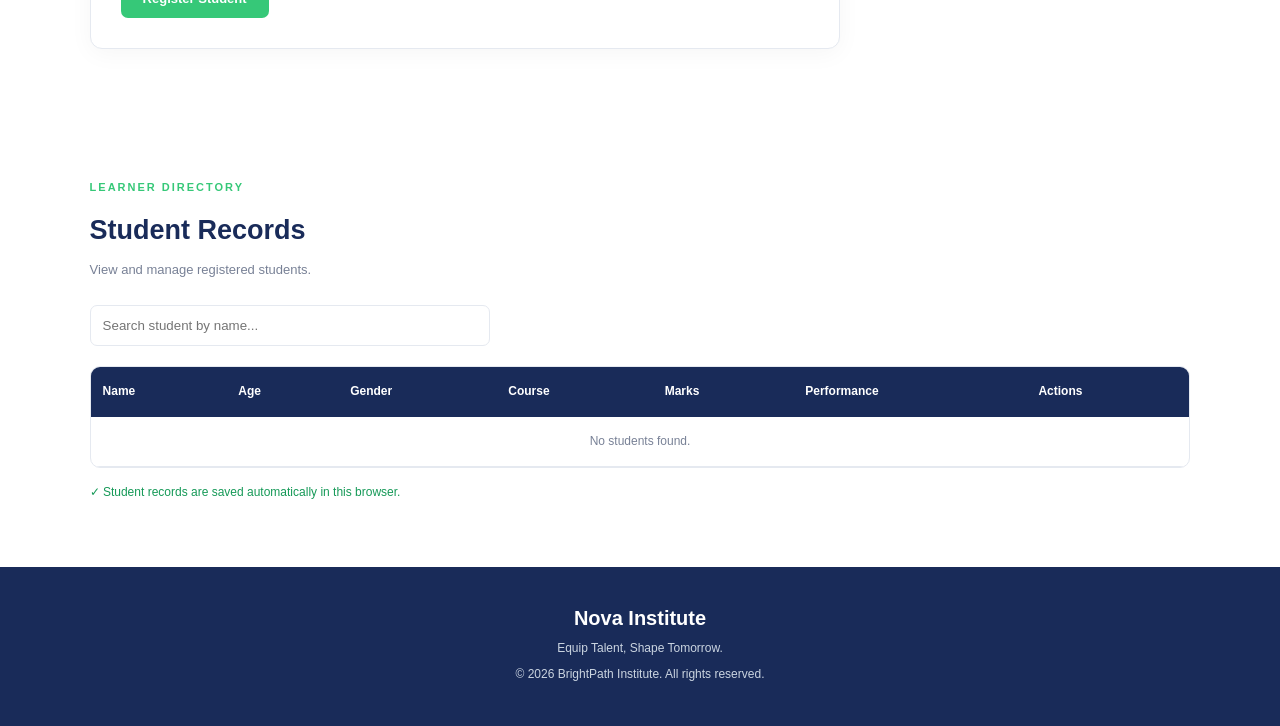
==== commit 6345df01: "updated website" ====
--- a/index.html
+++ b/index.html
@@ -1,174 +1,210 @@
-<!DOCTYPE html>
+
+   <!DOCTYPE html>
 <html lang="en">
 <head>
     <meta charset="UTF-8">
     <meta name="viewport" content="width=device-width, initial-scale=1.0">
-    <title>Student Website</title>
+    <title>Nova Institute | Dashboard</title>
     <link rel="stylesheet" href="css/style.css">
+    
 </head>
 
-  <header>
-    <section class="home-section" id="home">
-        <h1>Elevate Digital Institute</h1>
-      <nav class="navbar">
-
-    <button class="menu-toggle" id="menu-toggle" aria-label="Toggle navigation">
-        ☰
-    </button>
-
-    <ul class="nav-links" id="nav-links">
-        <li><a href="index.html" class="active">Home</a></li>
-        <li><a href="about.html">About</a></li>
-        <li><a href="courses.html">Courses</a></li>
-        <li><a href="contact.html">Contact</a></li>
-    </ul>
-
-</nav>
+<body>
+
+    <!-- HEADER AND NAVIGATION -->
+    <header>
+        <div class="logo">
+            <h2><span>.</span></h2>
+        </div>
+
+        <button class="menu-toggle" id="menu-toggle">☰</button>
+
+        <nav id="nav-menu">
+            <a href="index.html" class="active">Home</a>
+            <a href="about.html">About Us</a>
+            <a href="courses.html">Courses</a>
+            <a href="contact.html">Contact</a>
+        </nav>
     </header>
 
-<section>
-        <div class="statistics">
-            <div class="stat-card">
-                <h3>Total Students</h3>
-                <p id="total-students">0</p>
-            </div>
-
-            <div class="stat-card">
-                <h3>Average Marks</h3>
-                <p id="average-marks">0</p>
-            </div>
-
-            <div class="stat-card">
-                <h3>Students Passed</h3>
-                <p id="students-passed">0</p>
-            </div>
-
-            <div class="stat-card">
-                <h3>Students Failed</h3>
-                <p id="students-failed">0</p>
-            </div>
+    <!-- HERO SECTION -->
+    <section class="hero">
+        <div class="hero-content">
+            <p class="tagline">EQUIP TALENT, SHAPE TOMORROW</p>
+            <h1>Welcome to <span>NOva Institute</span></h1>
+            <p>
+                Empowering learners with practical skills,
+                knowledge and opportunities for a brighter future.
+            </p>
+            <a href="#registration" class="btn">Register a Student</a>
         </div>
     </section>
 
-        
-        <div class="registration-section" id="register">
-            <h2>Student Registration</h2>
-            <p>Enter the student's details to register.</p>
+    <main>
+
+        <!-- DASHBOARD STATISTICS -->
+        <section class="section">
+            <div class="section-heading">
+                <div>
+                    <p class="subtitle">OVERVIEW</p>
+                    <h2>Student Dashboard</h2>
+                    <p>Keep track of your students and their performance.</p>
+                </div>
+                <p id="today-date"></p>
+            </div>
+
+            <div class="stats-container">
+
+                <div class="stat-card">
+                    <h3>Total Students</h3>
+                    <p id="total-students">0</p>
+                </div>
+
+                <div class="stat-card">
+                    <h3>Students Passed</h3>
+                    <p id="passed-students">0</p>
+                </div>
+
+                <div class="stat-card">
+                    <h3>Students Failed</h3>
+                    <p id="failed-students">0</p>
+                </div>
+
+                <div class="stat-card">
+                    <h3>Average Marks</h3>
+                    <p id="average-marks">0%</p>
+                </div>
+
+            </div>
+        </section>
+
+        <!-- STUDENT REGISTRATION -->
+        <section class="section" id="registration">
+
+            <div class="section-heading">
+                <div>
+                    <p class="subtitle">NEW LEARNER</p>
+                    <h2>Student Registration</h2>
+                    <p>Enter the student's information below.</p>
+                </div>
+            </div>
 
             <form id="student-form">
 
                 <div class="form-group">
                     <label for="student-name">Full Name</label>
-                    <input type="text" id="student-name"
-                        placeholder="Enter full name" required>
+                    <input
+                        type="text"
+                        id="student-name"
+                        placeholder="Enter student's full name"
+                    >
                 </div>
 
                 <div class="form-group">
                     <label for="student-age">Age</label>
-                    <input type="number" id="student-age"
-                        placeholder="Enter age" min="1" required>
+                    <input
+                        type="number"
+                        id="student-age"
+                        placeholder="Enter age"
+                    >
                 </div>
 
                 <div class="form-group">
                     <label for="student-gender">Gender</label>
-                    <select id="student-gender" required>
-                        <option value="">Select Gender</option>
+                    <select id="student-gender">
+                        <option value="">Select gender</option>
+                        <option value="Female">Female</option>
                         <option value="Male">Male</option>
-                        <option value="Female">Female</option>
+                        <option value="Prefer not to say">Prefer not to say</option>
                     </select>
                 </div>
 
                 <div class="form-group">
                     <label for="student-course">Course</label>
-                    <select id="student-course" required>
-                        <option value="">Select Course</option>
+                    <select id="student-course">
+                        <option value="">Select course</option>
                         <option value="Software Development">Software Development</option>
-                        <option value="Digital Marketing">Digital Marketing</option>
+                        <option value="Web Design">Web Design</option>
+                        <option value="Data Analysis">Data Analysis</option>
+                        <option value="Cyber Security">Cyber Security</option>
+                        <option value="Networking">Networking</option>
                         <option value="Graphic Design">Graphic Design</option>
-                        <option value="Data Analysis">Data Analysis</option>
-                        <option value="Cybersecurity">Cybersecurity</option>
-                        <option value="Networking">Networking</option>
                     </select>
                 </div>
 
-                <button type="submit" class="submit-btn">
+                <div class="form-group">
+                    <label for="student-marks">Marks</label>
+                    <input
+                        type="number"
+                        id="student-marks"
+                        placeholder="Enter marks (0-100)"
+                    >
+                </div>
+
+                <p id="form-message"></p>
+
+                <button type="submit" class="btn">
                     Register Student
                 </button>
 
             </form>
-        </div>
-
-        
-        <div class="records-section" id="records">
-            <h2>Student Records</h2>
-            <p>Search and manage registered student information.</p>
-
-            <input type="text" id="search-student"
-                placeholder="Search by full name...">
+        </section>
+
+        <!-- STUDENT RECORDS -->
+        <section class="section">
+
+            <div class="section-heading">
+                <div>
+                    <p class="subtitle">LEARNER DIRECTORY</p>
+                    <h2>Student Records</h2>
+                    <p>View and manage registered students.</p>
+                </div>
+            </div>
+
+            <div class="search-container">
+                <input
+                    type="text"
+                    id="search-input"
+                    placeholder="Search student by name..."
+                >
+            </div>
 
             <div class="table-container">
                 <table>
+
                     <thead>
                         <tr>
-                            <th>Full Name</th>
+                            <th>Name</th>
                             <th>Age</th>
                             <th>Gender</th>
                             <th>Course</th>
                             <th>Marks</th>
                             <th>Performance</th>
-                            <th>Action</th>
+                            <th>Actions</th>
                         </tr>
                     </thead>
 
-                    <tbody id="student-records">
-                        <!-- Student records will appear here -->
+                    <tbody id="student-table">
+                        <!-- JavaScript will display students here -->
                     </tbody>
+
                 </table>
             </div>
-        </div>
-
-    </section>
-
-</main>
-
-
-<footer class="footer">
-
-    <div class="footer-content">
-
-        <div>
-            <h3>Our Institution</h3>
-            <p>
-                Empowering students through quality education,
-                skills development and innovation.
-            </p>
-        </div>
-
-        <div>
-            <h3>Quick Links</h3>
-            <a href="#Home">Home</a>
-            <a href="#About">About us</a>
-            <a href="#courses">Courses</a>
-            <a href="#contact">Contact</a>
-        </div>
-
-        <div>
-            <h3>Contact Us</h3>
-            <p>Email: info@institution.com</p>
-            <p>Phone: +254 700 000 000</p>
-        </div>
-
-    </div>
-
-    <p class="copyright">
-        &copy; 2026 Our Institution. All Rights Reserved.
-    </p>
-
-</footer>
-    <script src="js/script.js"></script>
-</body>
-</html>
-
+
+            <div class="storage-message">
+                <p>✓ Student records are saved automatically in this browser.</p>
+            </div>
+
+        </section>
+
+    </main>
+
+    <!-- FOOTER -->
+    <footer>
+        <h2>Nova Institute</h2>
+        <p>Equip Talent, Shape Tomorrow.</p>
+        <p>&copy; 2026 BrightPath Institute. All rights reserved.</p>
+    </footer>
 <script src="js/script.js"></script>
 </body>
 </html>
--- a/css/style.css
+++ b/css/style.css
@@ -1,670 +1,704 @@
-header{
-    background-color: #243b80;
-    width: 100%;
-    padding: 15px;
-    box-sizing: border-box;
-}
-
-/* HOME SECTION */
-.home-section {
-    padding: 40px 6%;
-    background-color: #f4f6fb;
-}
-
-/*Navigation*/
-.navbar {
-    display: flex;
-    justify-content: flex-end;
-    align-items: center;
-    width: 100%;
-}
-
-.nav-links {
-    display: flex;
-    list-style: none;
-    gap: 30px;
+/* =========================
+   1. GENERAL STYLING
+========================= */
+
+:root {
+    --primary: #192b59;
+    --secondary: #36c878;
+    --light: #f5f7fb;
+    --dark: #202943;
+    --grey: #788196;
+    --white: #ffffff;
+    --border: #e5e9f0;
+}
+
+* {
     margin: 0;
     padding: 0;
-}
-
-.nav-links a {
-    color:#243b80 ;
+    box-sizing: border-box;
+}
+
+html {
+    scroll-behavior: smooth;
+}
+
+body {
+    font-family: Arial, sans-serif;
+    background: var(--white);
+    color: var(--dark);
+    line-height: 1.6;
+}
+
+a {
     text-decoration: none;
-    font-size: 16px;
-    font-weight: 500;
-    transition: color 0.3s ease;
-}
-
-.nav-links a:hover {
-    color: #c5d4ff;
+}
+
+button,
+input,
+select,
+textarea {
+    font-family: inherit;
+}
+
+
+/* =========================
+   2. HEADER AND NAVIGATION
+========================= */
+
+header {
+    display: flex;
+    justify-content: space-between;
+    align-items: center;
+    padding: 20px 7%;
+    background: var(--white);
+    box-shadow: 0 2px 10px rgba(0, 0, 0, 0.05);
+    position: relative;
+}
+
+.logo h2 {
+    color: var(--primary);
+    font-size: 25px;
+}
+
+.logo span {
+    color: var(--secondary);
+}
+
+nav {
+    display: flex;
+    gap: 30px;
+}
+
+nav a {
+    color: var(--dark);
+    font-weight: bold;
+    font-size: 14px;
+    transition: 0.3s;
+}
+
+nav a:hover,
+nav a.active {
+    color: var(--secondary);
 }
 
 .menu-toggle {
     display: none;
-    background-color: transparent;
     border: none;
-    color: #243b80;
-    font-size: 28px;
+    background: var(--light);
+    color: var(--primary);
+    font-size: 25px;
+    padding: 5px 10px;
     cursor: pointer;
 }
 
-/* Responsive header */
-@media (max-width: 768px) {
-    .navbar {
-        flex-wrap: wrap;
+
+/* =========================
+   3. HERO SECTION
+========================= */
+
+.hero {
+    background: linear-gradient(
+        120deg,
+        #192b59,
+        #314c88
+    );
+    color: var(--white);
+    padding: 100px 7%;
+    min-height: 380px;
+    display: flex;
+    align-items: center;
+}
+
+.hero-content {
+    max-width: 650px;
+}
+
+.tagline,
+.subtitle {
+    color: var(--secondary);
+    font-size: 11px;
+    font-weight: bold;
+    letter-spacing: 2px;
+    margin-bottom: 12px;
+}
+
+.hero h1 {
+    font-size: 43px;
+    line-height: 1.2;
+    margin-bottom: 18px;
+}
+
+.hero h1 span {
+    color: var(--secondary);
+}
+
+.hero-content > p:not(.tagline) {
+    color: #d6ddec;
+    max-width: 500px;
+    margin-bottom: 25px;
+}
+
+
+/* =========================
+   4. BUTTONS
+========================= */
+
+.btn {
+    display: inline-block;
+    background: var(--secondary);
+    color: var(--white);
+    padding: 12px 22px;
+    border: none;
+    border-radius: 7px;
+    font-weight: bold;
+    font-size: 13px;
+    cursor: pointer;
+    transition: 0.3s;
+}
+
+.btn:hover {
+    background: #249b5b;
+    transform: translateY(-2px);
+    box-shadow: 0 5px 15px rgba(0, 0, 0, 0.15);
+}
+
+
+/* =========================
+   5. GENERAL SECTIONS
+========================= */
+
+.section {
+    padding: 65px 7%;
+}
+
+.section-heading {
+    margin-bottom: 25px;
+}
+
+.section-heading h2,
+.section h2 {
+    color: var(--primary);
+    font-size: 27px;
+    margin-bottom: 8px;
+}
+
+.section-heading p:not(.subtitle) {
+    color: var(--grey);
+    font-size: 13px;
+}
+
+
+/* =========================
+   6. DASHBOARD STATISTICS
+========================= */
+
+.stats-container {
+    display: grid;
+    grid-template-columns: repeat(4, 1fr);
+    gap: 20px;
+}
+
+.stat-card {
+    background: var(--white);
+    border: 1px solid var(--border);
+    border-radius: 12px;
+    padding: 25px;
+    box-shadow: 0 5px 20px rgba(0, 0, 0, 0.04);
+    transition: 0.3s;
+}
+
+.stat-card:hover {
+    transform: translateY(-5px);
+}
+
+.stat-card h3 {
+    color: var(--grey);
+    font-size: 13px;
+    margin-bottom: 10px;
+}
+
+.stat-card p {
+    font-size: 30px;
+    font-weight: bold;
+    color: var(--primary);
+}
+
+
+/* =========================
+   7. REGISTRATION FORM
+========================= */
+
+#student-form,
+#contact-form {
+    background: var(--white);
+    padding: 30px;
+    border: 1px solid var(--border);
+    border-radius: 12px;
+    box-shadow: 0 5px 25px rgba(0, 0, 0, 0.04);
+    max-width: 750px;
+}
+
+.form-group {
+    margin-bottom: 20px;
+}
+
+.form-group label {
+    display: block;
+    font-size: 13px;
+    font-weight: bold;
+    margin-bottom: 7px;
+    color: var(--dark);
+}
+
+.form-group input,
+.form-group select,
+.form-group textarea {
+    width: 100%;
+    padding: 12px;
+    border: 1px solid var(--border);
+    border-radius: 7px;
+    font-size: 13px;
+    outline: none;
+    background: var(--white);
+}
+
+.form-group input:focus,
+.form-group select:focus,
+.form-group textarea:focus {
+    border-color: var(--secondary);
+    box-shadow: 0 0 0 3px rgba(54, 200, 120, 0.12);
+}
+
+.form-group textarea {
+    resize: vertical;
+}
+
+#form-message,
+#contact-feedback {
+    font-size: 13px;
+    margin-bottom: 12px;
+}
+
+.error {
+    color: #d83232;
+}
+
+.success {
+    color: #159957;
+}
+
+
+/* =========================
+   8. SEARCH AND TABLE
+========================= */
+
+.search-container {
+    margin-bottom: 20px;
+}
+
+.search-container input {
+    width: 100%;
+    max-width: 400px;
+    padding: 12px;
+    border: 1px solid var(--border);
+    border-radius: 7px;
+    outline: none;
+}
+
+.search-container input:focus {
+    border-color: var(--secondary);
+}
+
+.table-container {
+    overflow-x: auto;
+    border: 1px solid var(--border);
+    border-radius: 10px;
+}
+
+table {
+    width: 100%;
+    min-width: 750px;
+    border-collapse: collapse;
+}
+
+thead {
+    background: var(--primary);
+    color: var(--white);
+}
+
+th,
+td {
+    padding: 15px 12px;
+    text-align: left;
+    font-size: 12px;
+}
+
+tbody tr {
+    border-bottom: 1px solid var(--border);
+    transition: 0.2s;
+}
+
+tbody tr:hover {
+    background: #f2f8f4;
+}
+
+.performance {
+    padding: 5px 9px;
+    border-radius: 20px;
+    font-size: 10px;
+    font-weight: bold;
+}
+
+.excellent,
+.very-good {
+    background: #e3f8eb;
+    color: #16864c;
+}
+
+.good {
+    background: #e8f1ff;
+    color: #3675b8;
+}
+
+.average {
+    background: #fff2d9;
+    color: #a97816;
+}
+
+.failed {
+    background: #ffe6e6;
+    color: #c52f2f;
+}
+
+.action-btn {
+    border: 1px solid var(--border);
+    background: white;
+    padding: 6px 9px;
+    border-radius: 5px;
+    cursor: pointer;
+    margin: 2px;
+    font-size: 10px;
+}
+
+.action-btn:hover {
+    border-color: var(--secondary);
+    color: var(--secondary);
+}
+
+.delete-btn:hover {
+    border-color: #d83232;
+    color: #d83232;
+}
+
+.empty-state {
+    text-align: center;
+    color: var(--grey);
+}
+
+.storage-message {
+    color: #159957;
+    font-size: 12px;
+    margin-top: 15px;
+}
+
+
+/* =========================
+   9. ABOUT PAGE
+========================= */
+
+.page-banner {
+    text-align: center;
+    background: var(--light);
+    padding: 75px 7%;
+}
+
+.page-banner h1 {
+    font-size: 36px;
+    color: var(--primary);
+    margin-bottom: 10px;
+}
+
+.page-banner p:last-child {
+    color: var(--grey);
+    font-size: 14px;
+}
+
+.about-section {
+    display: grid;
+    grid-template-columns: 1fr 1fr;
+    gap: 50px;
+    align-items: center;
+}
+
+.about-section p:not(.subtitle) {
+    color: var(--grey);
+    font-size: 14px;
+    margin-bottom: 15px;
+}
+
+.about-image {
+    min-height: 280px;
+    background: linear-gradient(135deg, #192b59, #36c878);
+    border-radius: 15px;
+    display: grid;
+    place-items: center;
+}
+
+.about-image span {
+    color: white;
+    font-size: 90px;
+    font-weight: bold;
+}
+
+.info-container {
+    display: grid;
+    grid-template-columns: repeat(3, 1fr);
+    gap: 20px;
+}
+
+.info-card {
+    padding: 25px;
+    border: 1px solid var(--border);
+    border-radius: 12px;
+    box-shadow: 0 5px 20px rgba(0, 0, 0, 0.04);
+}
+
+.info-card h3 {
+    color: var(--primary);
+    margin-bottom: 10px;
+}
+
+.info-card p {
+    font-size: 13px;
+    color: var(--grey);
+}
+
+.team-container {
+    display: grid;
+    grid-template-columns: repeat(3, 1fr);
+    gap: 20px;
+}
+
+.team-card {
+    text-align: center;
+    padding: 25px;
+    border: 1px solid var(--border);
+    border-radius: 12px;
+}
+
+.team-avatar {
+    width: 65px;
+    height: 65px;
+    background: #e3f8eb;
+    color: var(--primary);
+    border-radius: 50%;
+    display: grid;
+    place-items: center;
+    margin: 0 auto 15px;
+    font-weight: bold;
+    font-size: 20px;
+}
+
+.team-card h3 {
+    color: var(--primary);
+    font-size: 15px;
+}
+
+.team-card p {
+    color: var(--grey);
+    font-size: 12px;
+}
+
+
+/* =========================
+   10. COURSES PAGE
+========================= */
+
+.courses-container {
+    display: grid;
+    grid-template-columns: repeat(3, 1fr);
+    gap: 20px;
+}
+
+.course-card {
+    border: 1px solid var(--border);
+    border-radius: 12px;
+    padding: 25px;
+    transition: 0.3s;
+}
+
+.course-card:hover {
+    transform: translateY(-5px);
+    box-shadow: 0 10px 25px rgba(0, 0, 0, 0.08);
+}
+
+.course-icon {
+    width: 50px;
+    height: 50px;
+    display: grid;
+    place-items: center;
+    background: #e3f8eb;
+    color: var(--primary);
+    border-radius: 10px;
+    font-size: 23px;
+    margin-bottom: 15px;
+}
+
+.course-card h3 {
+    color: var(--primary);
+    font-size: 16px;
+    margin-bottom: 10px;
+}
+
+.course-card p {
+    color: var(--grey);
+    font-size: 12px;
+    min-height: 60px;
+    margin-bottom: 18px;
+}
+
+
+/* =========================
+   11. CONTACT PAGE
+========================= */
+
+.contact-section {
+    display: grid;
+    grid-template-columns: 1fr 1fr;
+    gap: 50px;
+    align-items: start;
+}
+
+.contact-details h2 {
+    margin-bottom: 25px;
+}
+
+.contact-item {
+    margin-bottom: 22px;
+}
+
+.contact-item h3 {
+    font-size: 14px;
+    color: var(--primary);
+}
+
+.contact-item p {
+    font-size: 13px;
+    color: var(--grey);
+}
+
+
+/* =========================
+   12. FOOTER
+========================= */
+
+footer {
+    background: var(--primary);
+    color: var(--white);
+    text-align: center;
+    padding: 35px 7%;
+}
+
+footer h2 {
+    font-size: 20px;
+    margin-bottom: 5px;
+}
+
+footer p {
+    color: #cbd5e1;
+    font-size: 12px;
+    margin-bottom: 7px;
+}
+
+
+/* =========================
+   13. RESPONSIVE DESIGN
+========================= */
+
+@media (max-width: 900px) {
+
+    .stats-container {
+        grid-template-columns: repeat(2, 1fr);
+    }
+
+    .courses-container {
+        grid-template-columns: repeat(2, 1fr);
+    }
+
+    .about-section,
+    .contact-section {
+        grid-template-columns: 1fr;
+    }
+}
+
+@media (max-width: 600px) {
+
+    header {
+        padding: 15px 5%;
     }
 
     .menu-toggle {
         display: block;
-        margin-left: auto;
-    }
-
-    .nav-links {
+    }
+
+    nav {
         display: none;
+        position: absolute;
+        top: 65px;
+        left: 0;
+        width: 100%;
+        background: white;
         flex-direction: column;
-        width: 100%;
-        gap: 15px;
-        padding-top: 20px;
-    }
-
-    .nav-links.active {
+        padding: 20px 5%;
+        gap: 18px;
+        box-shadow: 0 8px 15px rgba(0, 0, 0, 0.08);
+    }
+
+    nav.open {
         display: flex;
     }
-}
-
-
-/* STUDENT STATISTICS */
-.statistics {
-    display: grid;
-    grid-template-columns: repeat(4, 1fr);
-    gap: 20px;
-    margin: 30px 0 45px;
-}
-
-.stat-card {
-    background-color: white;
-    padding: 25px 15px;
-    text-align: center;
-    border-radius: 10px;
-    box-shadow: 0 3px 10px rgba(0, 0, 0, 0.08);
-}
-
-.stat-card h3 {
-    color: #555;
-    font-size: 16px;
-}
-
-.stat-card p {
-    color: #243b80;
-    font-size: 30px;
-    font-weight: bold;
-    margin-top: 12px;
-}
-
-/* REGISTRATION SECTION */
-.registration-section,
-.records-section {
-    background-color: white;
-    padding: 30px;
-    border-radius: 10px;
-    margin-bottom: 35px;
-    box-shadow: 0 3px 10px rgba(0, 0, 0, 0.06);
-}
-
-.registration-section h2,
-.records-section h2 {
-    color: #243b80;
-    margin-bottom: 10px;
-}
-
-.registration-section > p,
-.records-section > p {
-    color: #666;
-    margin-bottom: 25px;
-}
-
-#student-form {
-    display: grid;
-    grid-template-columns: repeat(2, 1fr);
-    gap: 20px;
-}
-
-.form-group {
-    display: flex;
-    flex-direction: column;
-    gap: 8px;
-}
-
-.form-group label {
-    color: #172750;
-    font-weight: 600;
-}
-
-.form-group input,
-.form-group select {
-    padding: 12px;
-    border: 1px solid #ccc;
-    border-radius: 5px;
-    font-size: 15px;
-}
-
-.submit-btn {
-    background-color: #243b80;
-    color: white;
-    padding: 13px 20px;
-    border: none;
-    border-radius: 5px;
-    cursor: pointer;
-    font-size: 15px;
-    grid-column: 1 / -1;
-}
-
-.submit-btn:hover {
-    background-color: #172750;
-}
-
-/* STUDENT RECORDS */
-#search-student {
-    width: 100%;
-    padding: 12px;
-    border: 1px solid #ccc;
-    border-radius: 5px;
-    margin-bottom: 20px;
-    box-sizing: border-box;
-}
-
-.table-container {
-    width: 100%;
-    overflow-x: auto;
-}
-
-.records-section table {
-    width: 100%;
-    border-collapse: collapse;
-    min-width: 750px;
-}
-
-.records-section th {
-    background-color: #243b80;
-    color: white;
-    padding: 14px;
-    text-align: left;
-}
-
-.records-section td {
-    padding: 14px;
-    border-bottom: 1px solid #ddd;
-}
-
-/* RESPONSIVE DESIGN */
-@media (max-width: 900px) {
-    .statistics {
-        grid-template-columns: repeat(2, 1fr);
-    }
-}
-
-@media (max-width: 600px) {
-    .statistics {
+
+    .hero {
+        padding: 70px 6%;
+    }
+
+    .hero h1 {
+        font-size: 32px;
+    }
+
+    .section {
+        padding: 45px 5%;
+    }
+
+    .stats-container {
+        grid-template-columns: 1fr 1fr;
+        gap: 10px;
+    }
+
+    .stat-card {
+        padding: 17px;
+    }
+
+    .stat-card p {
+        font-size: 24px;
+    }
+
+    .courses-container,
+    .info-container,
+    .team-container {
         grid-template-columns: 1fr;
     }
 
-    #student-form {
-        grid-template-columns: 1fr;
-    }
-
-    .registration-section,
-    .records-section {
+    .page-banner {
+        padding: 55px 5%;
+    }
+
+    .page-banner h1 {
+        font-size: 28px;
+    }
+
+    #student-form,
+    #contact-form {
         padding: 20px;
     }
-
-    .welcome h1 {
-        font-size: 28px;
-    }
-}
-
-
-/*About section*/
-.about-section {
-    padding: 60px 30px;
-    background-color: #243b80;
-    text-align: center;
-    color: white;
-}
-
-.about-section h2 {
-    font-size: 32px;
-    margin-bottom: 20px;
-}
-
-.about-section p {
-    max-width: 800px;
-    margin: auto;
-    line-height: 1.8;
-    font-size: 16px;
-}
-
-/**mission,vision,story*/
-.institution-section {
-    padding: 60px 30px;
-    background-color: #f4f6fb;
-    text-align: center;
-}
-
-.institution-section h2 {
-    color: #243b80;
-    font-size: 30px;
-    margin-bottom: 35px;
-}
-
-.about-container {
-    display: grid;
-    grid-template-columns: repeat(3, 1fr);
-    gap: 25px;
-    max-width: 1100px;
-    margin: auto;
-}
-
-.about-card {
-    background-color: white;
-    padding: 30px;
-    border-radius: 10px;
-    text-align: left;
-    border-top: 4px solid #243b80;
-    box-shadow: 0 4px 12px rgba(0, 0, 0, 0.08);
-    transition: 0.3s ease;
-}
-
-.about-card:hover {
-    transform: translateY(-6px);
-}
-
-.about-card h3 {
-    color: #243b80;
-    font-size: 21px;
-    margin-bottom: 15px;
-}
-
-.about-card p {
-    color: #555;
-    line-height: 1.8;
-}
-
-/*core values*/
-.values-section {
-    padding: 60px 30px;
-    background-color: white;
-    text-align: center;
-}
-
-.values-section h2 {
-    color: #243b80;
-    font-size: 30px;
-    margin-bottom: 15px;
-}
-
-.values-section > p {
-    color: #666;
-    margin-bottom: 35px;
-}
-
-.values-container {
-    display: grid;
-    grid-template-columns: repeat(3, 1fr);
-    gap: 20px;
-    max-width: 1100px;
-    margin: auto;
-}
-
-.value-card {
-    background-color: #f4f6fb;
-    padding: 25px;
-    border-radius: 10px;
-    border-bottom: 3px solid #243b80;
-    transition: 0.3s ease;
-}
-
-.value-card:hover {
-    background-color: #e5ebfa;
-    transform: translateY(-5px);
-}
-
-.value-card h3 {
-    color: #243b80;
-    margin-bottom: 12px;
-}
-
-.value-card p {
-    color: #555;
-    line-height: 1.6;
-}
-
-/**meet the team*/
-.team-section {
-    padding: 60px 30px;
-    background-color: #f4f6fb;
-    text-align: center;
-}
-
-.team-section h2 {
-    color: #243b80;
-    font-size: 30px;
-    margin-bottom: 15px;
-}
-
-.team-section > p {
-    color: #555;
-    margin-bottom: 35px;
-}
-
-.team-container {
-    display: flex;
-    justify-content: center;
-    gap: 30px;
-    flex-wrap: wrap;
-}
-
-.team-card {
-    background-color: white;
-    width: 260px;
-    padding: 25px;
-    border-radius: 12px;
-    box-shadow: 0 4px 12px rgba(0, 0, 0, 0.08);
-    transition: 0.3s ease;
-}
-
-.team-card:hover {
-    transform: translateY(-7px);
-}
-
-.team-card img {
-    width: 130px;
-    height: 130px;
-    border-radius: 50%;
-    object-fit: cover;
-    border: 4px solid #243b80;
-}
-
-.team-card h3 {
-    color: #243b80;
-    margin: 15px 0 8px;
-}
-
-.team-card p {
-    color: #666;
-}
-
-/*institution in numbers*/
-.stats-section {
-    padding: 50px 25px;
-    background-color: #243b80;
-    text-align: center;
-}
-
-.stats-section h2 {
-    color: white;
-    font-size: 30px;
-    margin-bottom: 12px;
-}
-
-.stats-section > p {
-    color: #dce4f7;
-    margin-bottom: 30px;
-}
-
-.stats-container {
-    display: flex;
-    justify-content: center;
-    gap: 25px;
-    flex-wrap: wrap;
-}
-
-.stat-card {
-    background-color: white;
-    width: 220px;
-    padding: 25px 15px;
-    border-radius: 10px;
-    transition: 0.3s ease;
-}
-
-.stat-card:hover {
-    transform: translateY(-6px);
-}
-
-.stat-card h3 {
-    color: #243b80;
-    font-size: 40px;
-    margin-bottom: 10px;
-}
-
-.stat-card p {
-    color: #555;
-    font-weight: bold;
-}
-
-
-/*courses**/
-.courses-section {
-    padding: 60px 8%;
-    background-color: #f4f6fb;
-    text-align: center;
-}
-
-.courses-intro h2 {
-    color: #243b80;
-    font-size: 32px;
-    margin-bottom: 15px;
-}
-
-.courses-intro p {
-    color: #555;
-    max-width: 750px;
-    margin: 0 auto 40px;
-    line-height: 1.7;
-}
-
-.courses-container {
-    display: grid;
-    grid-template-columns: repeat(3, 1fr);
-    gap: 25px;
-}
-
-.course-card {
-    background-color: white;
-    padding: 25px;
-    border-radius: 10px;
-    text-align: left;
-    box-shadow: 0 3px 10px rgba(0, 0, 0, 0.08);
-}
-
-.course-card h3 {
-    color: #243b80;
-    margin-bottom: 20px;
-}
-
-.course-card p {
-    color: #555;
-    margin: 12px 0;
-}
-
-@media (max-width: 768px) {
-    .courses-container {
-        grid-template-columns: repeat(2, 1fr);
-    }
-}
-
-@media (max-width: 500px) {
-    .courses-container {
-        grid-template-columns: 1fr;
-    }
-}
-.register-btn {
-    display: inline-block;
-    background-color: #243b80;
-    color: white;
-    padding: 10px 20px;
-    text-decoration: none;
-    border-radius: 5px;
-    margin-top: 15px;
-    transition: 0.3s;
-}
-
-.register-btn:hover {
-    background-color: #172750;
-}
-
-/*footer*/
-.footer {
-    background-color: #172750;
-    color: white;
-    padding: 45px 30px 15px;
-}
-
-.footer-content {
-    display: grid;
-    grid-template-columns: repeat(3, 1fr);
-    gap: 35px;
-    max-width: 1100px;
-    margin: auto;
-}
-
-.footer-content h3 {
-    margin-bottom: 15px;
-    color: white;
-}
-
-.footer-content p {
-    color: #dce4f7;
-    line-height: 1.7;
-}
-
-.footer-content a {
-    display: block;
-    color: #dce4f7;
-    text-decoration: none;
-    margin-bottom: 10px;
-}
-
-.footer-content a:hover {
-    color: white;
-    text-decoration: underline;
-}
-
-.copyright {
-    text-align: center;
-    border-top: 1px solid #526080;
-    padding-top: 20px;
-    margin-top: 35px;
-    color: #dce4f7;
-    font-size: 14px;
-}
-
-
-/*contact section*/
-
-.contact-section {
-    padding: 60px 30px;
-    background-color: #f4f6fb;
-    text-align: center;
-    width: 100%;
-    box-sizing: border-box;
-}
-
-.contact-section h2 {
-    color: #243b80;
-    font-size: 32px;
-    margin-bottom: 15px;
-}
-
-.contact-intro {
-    color: #555;
-    max-width: 700px;
-    margin: 0 auto 40px;
-    line-height: 1.8;
-}
-
-.contact-container {
-    display: grid;
-    grid-template-columns: 1fr 1.3fr;
-    gap: 30px;
-    max-width: 1100px;
-    margin: auto;
-    text-align: left;
-}
-
-.contact-info {
-    background-color: #243b80;
-    color: white;
-    padding: 35px;
-    border-radius: 12px;
-}
-
-.contact-info h3,
-.contact-form h3 {
-    font-size: 23px;
-    margin-bottom: 25px;
-}
-
-.contact-item {
-    margin-bottom: 25px;
-}
-
-.contact-item h4 {
-    margin-bottom: 8px;
-    color: #dce4f7;
-}
-
-.contact-item p {
-    line-height: 1.6;
-}
-
-.contact-form {
-    background-color: white;
-    padding: 35px;
-    border-radius: 12px;
-    box-shadow: 0 4px 12px rgba(0,0,0,0.08);
-}
-
-.contact-form h3 {
-    color: #243b80;
-}
-
-.contact-form label {
-    display: block;
-    margin-bottom: 8px;
-    color: #333;
-    font-weight: bold;
-}
-
-.contact-form input,
-.contact-form textarea {
-    width: 100%;
-    padding: 12px;
-    margin-bottom: 18px;
-    border: 1px solid #ccc;
-    border-radius: 6px;
-    box-sizing: border-box;
-    font-family: Arial, sans-serif;
-}
-
-.contact-form input:focus,
-.contact-form textarea:focus {
-    outline: none;
-    border-color: #243b80;
-}
-
-.contact-form button {
-    background-color: #243b80;
-    color: white;
-    padding: 13px 25px;
-    border: none;
-    border-radius: 6px;
-    cursor: pointer;
-    font-size: 15px;
-    transition: 0.3s;
-}
-
-.contact-form button:hover {
-    background-color: #172750;
-}
-
-  +}
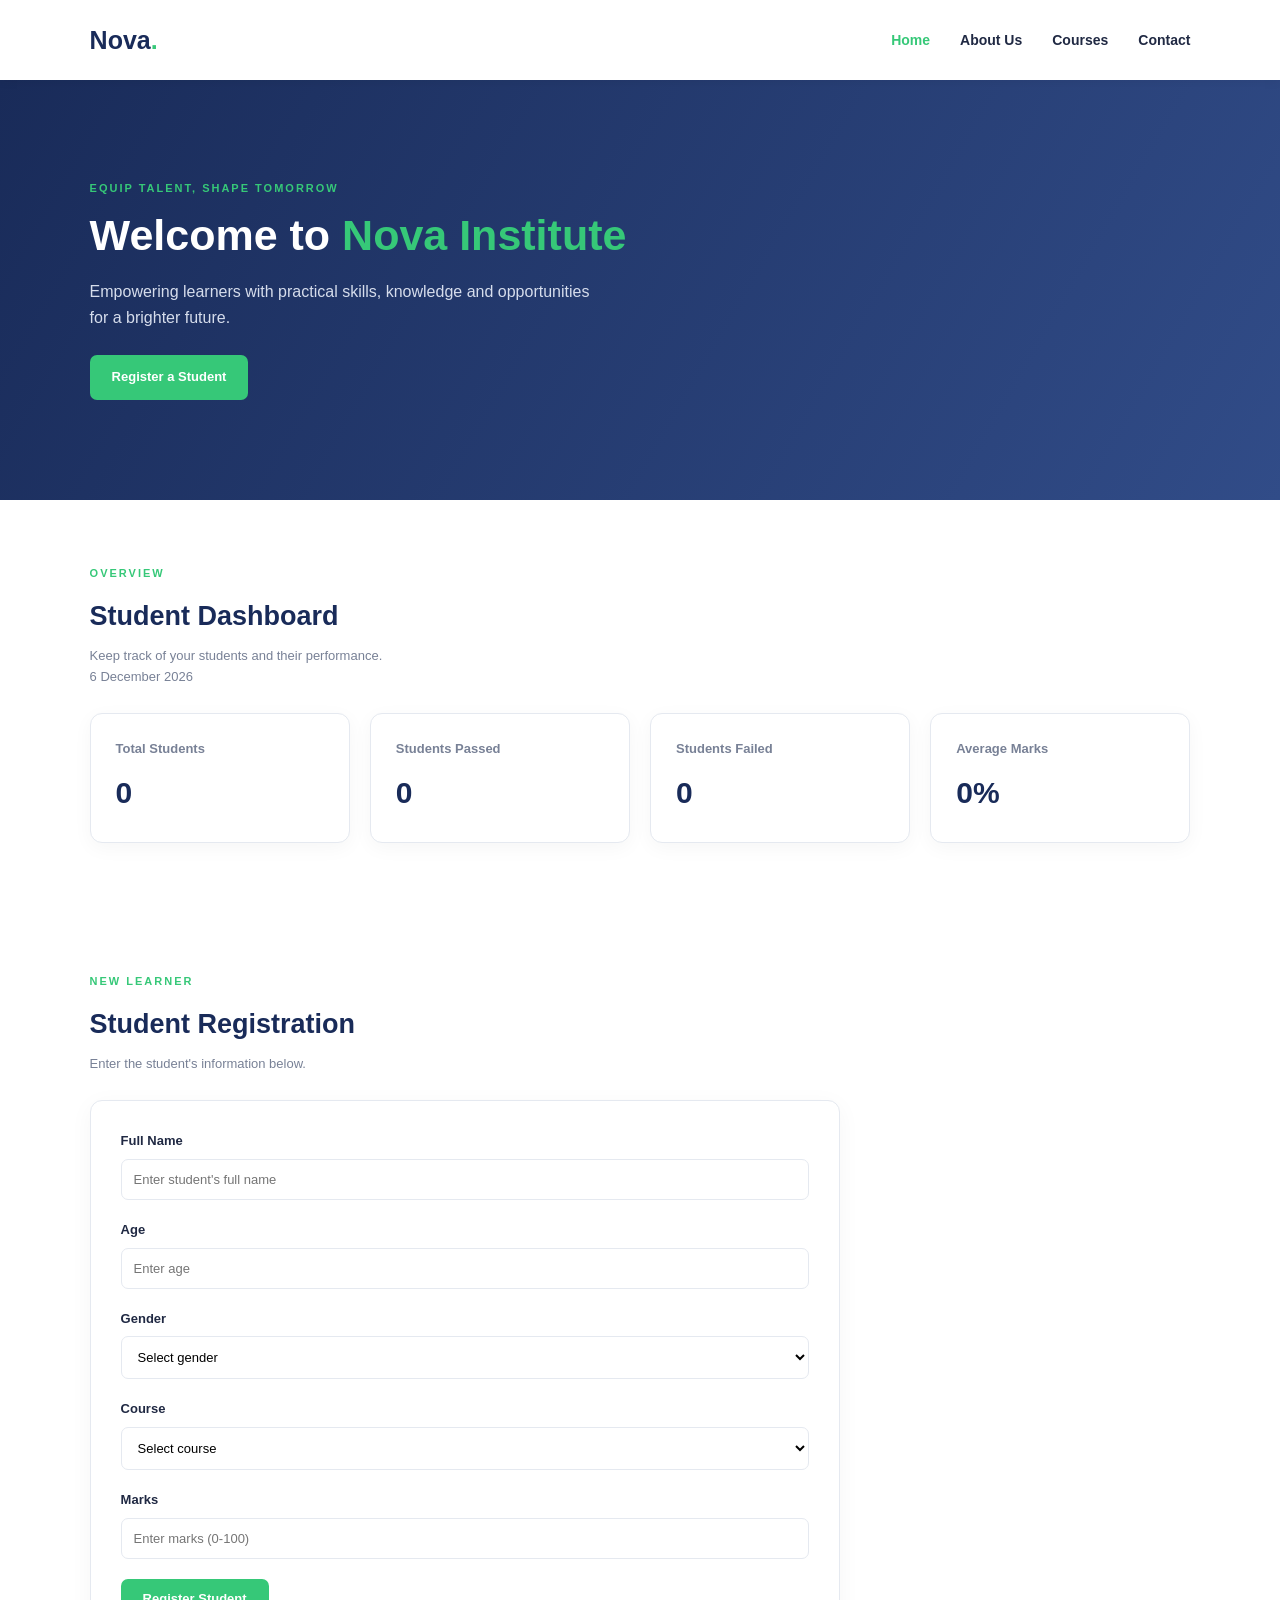
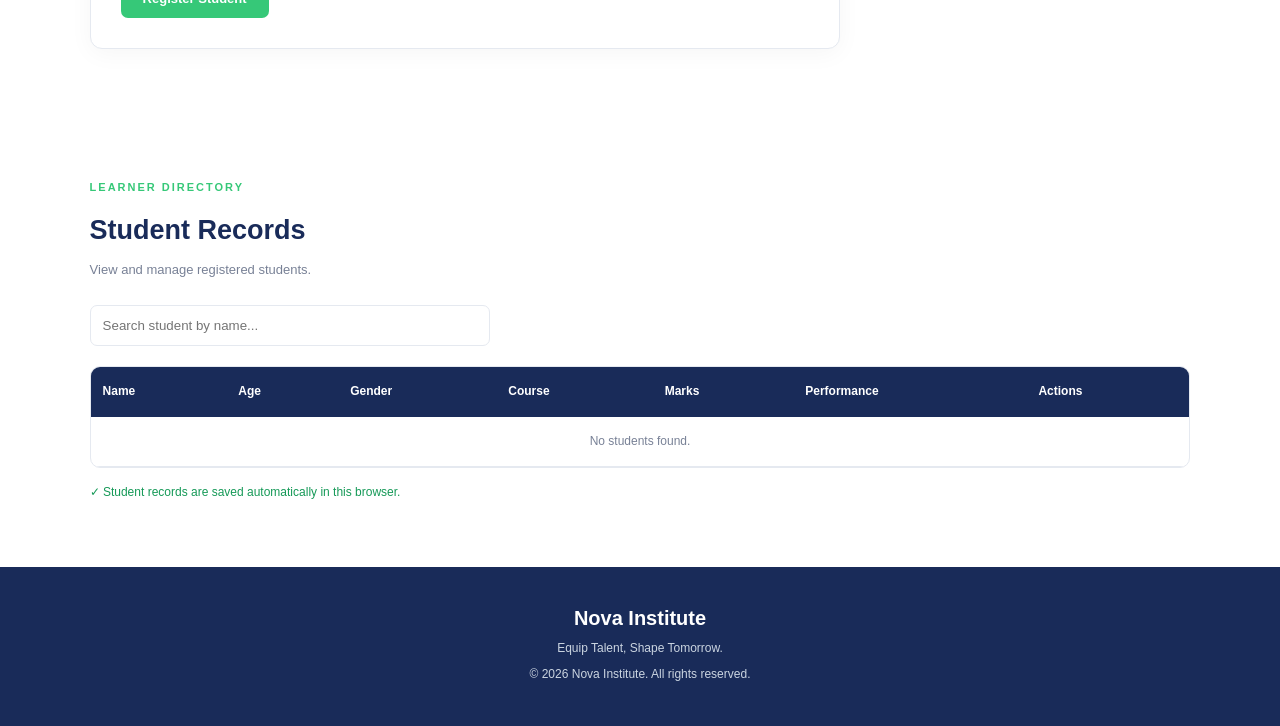
==== commit bcf70db4: "update" ====
--- a/index.html
+++ b/index.html
@@ -14,7 +14,7 @@
     <!-- HEADER AND NAVIGATION -->
     <header>
         <div class="logo">
-            <h2><span>.</span></h2>
+            <h2>Nova<span>.</span></h2>
         </div>
 
         <button class="menu-toggle" id="menu-toggle">☰</button>
@@ -31,7 +31,7 @@
     <section class="hero">
         <div class="hero-content">
             <p class="tagline">EQUIP TALENT, SHAPE TOMORROW</p>
-            <h1>Welcome to <span>NOva Institute</span></h1>
+            <h1>Welcome to <span>Nova Institute</span></h1>
             <p>
                 Empowering learners with practical skills,
                 knowledge and opportunities for a brighter future.
@@ -203,7 +203,7 @@
     <footer>
         <h2>Nova Institute</h2>
         <p>Equip Talent, Shape Tomorrow.</p>
-        <p>&copy; 2026 BrightPath Institute. All rights reserved.</p>
+        <p>&copy; 2026 Nova Institute. All rights reserved.</p>
     </footer>
 <script src="js/script.js"></script>
 </body>
--- a/css/style.css
+++ b/css/style.css
@@ -410,6 +410,7 @@
     text-align: center;
     background: var(--light);
     padding: 75px 7%;
+
 }
 
 .page-banner h1 {
